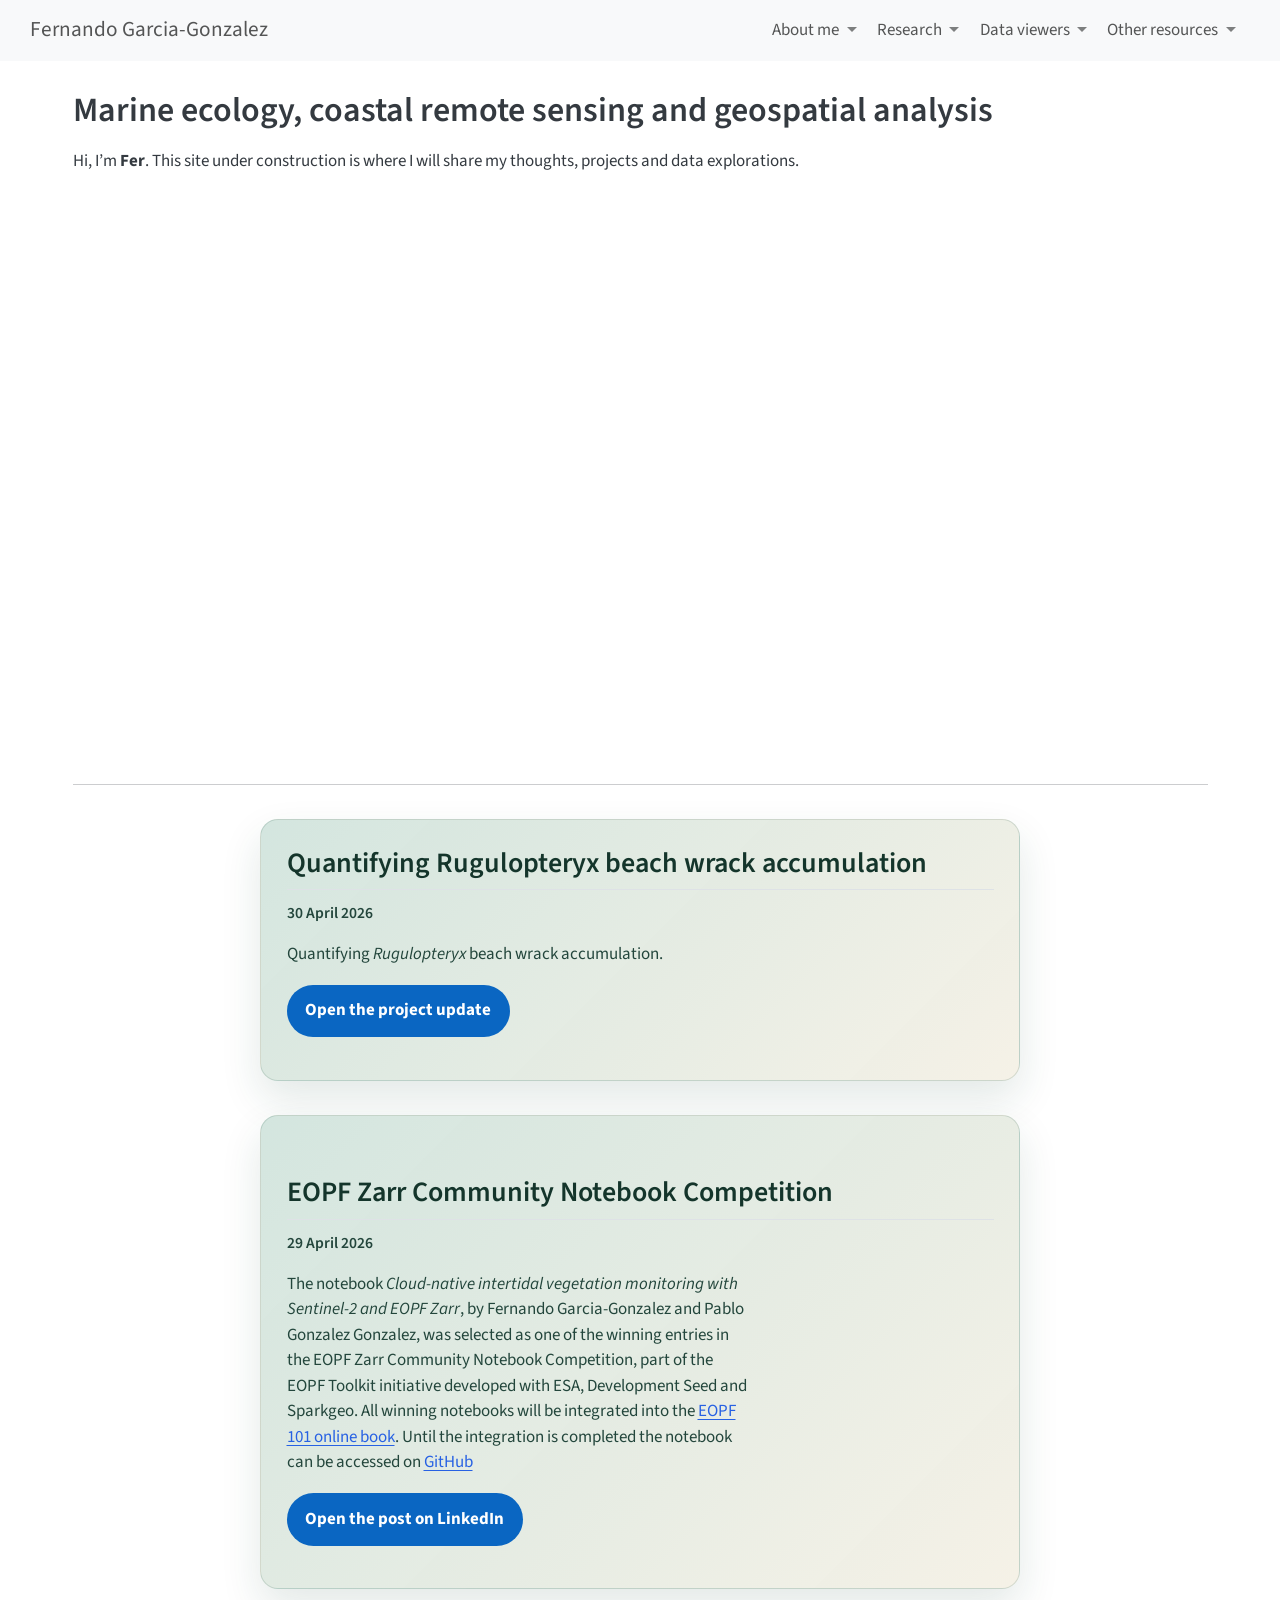
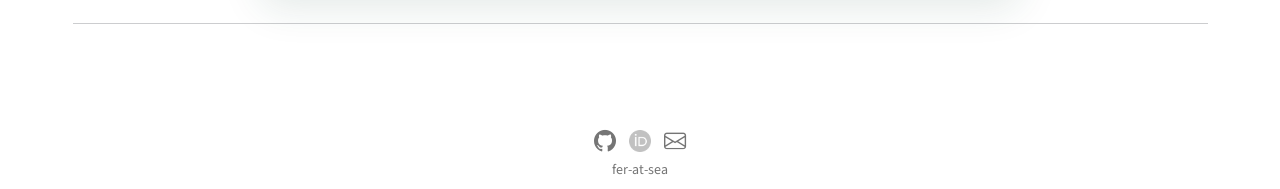
==== docs/index.html @ 1072566b "Update project highlights and styles for new update cards" ====
<!DOCTYPE html>
<html xmlns="http://www.w3.org/1999/xhtml" lang="en" xml:lang="en"><head>

<meta charset="utf-8">
<meta name="generator" content="quarto-1.8.26">

<meta name="viewport" content="width=device-width, initial-scale=1.0, user-scalable=yes">


<title>Marine ecology, coastal remote sensing and geospatial analysis – Fernando Garcia-Gonzalez</title>
<style>
code{white-space: pre-wrap;}
span.smallcaps{font-variant: small-caps;}
div.columns{display: flex; gap: min(4vw, 1.5em);}
div.column{flex: auto; overflow-x: auto;}
div.hanging-indent{margin-left: 1.5em; text-indent: -1.5em;}
ul.task-list{list-style: none;}
ul.task-list li input[type="checkbox"] {
  width: 0.8em;
  margin: 0 0.8em 0.2em -1em; /* quarto-specific, see https://github.com/quarto-dev/quarto-cli/issues/4556 */ 
  vertical-align: middle;
}
</style>


<script src="site_libs/quarto-nav/quarto-nav.js"></script>
<script src="site_libs/quarto-nav/headroom.min.js"></script>
<script src="site_libs/clipboard/clipboard.min.js"></script>
<script src="site_libs/quarto-search/autocomplete.umd.js"></script>
<script src="site_libs/quarto-search/fuse.min.js"></script>
<script src="site_libs/quarto-search/quarto-search.js"></script>
<meta name="quarto:offset" content="./">
<script src="site_libs/quarto-html/quarto.js" type="module"></script>
<script src="site_libs/quarto-html/tabsets/tabsets.js" type="module"></script>
<script src="site_libs/quarto-html/axe/axe-check.js" type="module"></script>
<script src="site_libs/quarto-html/popper.min.js"></script>
<script src="site_libs/quarto-html/tippy.umd.min.js"></script>
<script src="site_libs/quarto-html/anchor.min.js"></script>
<link href="site_libs/quarto-html/tippy.css" rel="stylesheet">
<link href="site_libs/quarto-html/quarto-syntax-highlighting-587c61ba64f3a5504c4d52d930310e48.css" rel="stylesheet" id="quarto-text-highlighting-styles">
<script src="site_libs/bootstrap/bootstrap.min.js"></script>
<link href="site_libs/bootstrap/bootstrap-icons.css" rel="stylesheet">
<link href="site_libs/bootstrap/bootstrap-5b4ad623e5705c0698d39aec6f10cf02.min.css" rel="stylesheet" append-hash="true" id="quarto-bootstrap" data-mode="light">
<script id="quarto-search-options" type="application/json">{
  "location": "navbar",
  "copy-button": false,
  "collapse-after": 3,
  "panel-placement": "end",
  "type": "overlay",
  "limit": 50,
  "keyboard-shortcut": [
    "f",
    "/",
    "s"
  ],
  "show-item-context": false,
  "language": {
    "search-no-results-text": "No results",
    "search-matching-documents-text": "matching documents",
    "search-copy-link-title": "Copy link to search",
    "search-hide-matches-text": "Hide additional matches",
    "search-more-match-text": "more match in this document",
    "search-more-matches-text": "more matches in this document",
    "search-clear-button-title": "Clear",
    "search-text-placeholder": "",
    "search-detached-cancel-button-title": "Cancel",
    "search-submit-button-title": "Submit",
    "search-label": "Search"
  }
}</script>


<link rel="stylesheet" href="styles.css">
</head>

<body class="nav-fixed quarto-light">

<div id="quarto-search-results"></div>
  <header id="quarto-header" class="headroom fixed-top">
    <nav class="navbar navbar-expand-lg " data-bs-theme="dark">
      <div class="navbar-container container-fluid">
      <div class="navbar-brand-container mx-auto">
    <a class="navbar-brand" href="./index.html">
    <span class="navbar-title">Fernando Garcia-Gonzalez</span>
    </a>
  </div>
            <div id="quarto-search" class="" title="Search"></div>
          <button class="navbar-toggler" type="button" data-bs-toggle="collapse" data-bs-target="#navbarCollapse" aria-controls="navbarCollapse" role="menu" aria-expanded="false" aria-label="Toggle navigation" onclick="if (window.quartoToggleHeadroom) { window.quartoToggleHeadroom(); }">
  <span class="navbar-toggler-icon"></span>
</button>
          <div class="collapse navbar-collapse" id="navbarCollapse">
            <ul class="navbar-nav navbar-nav-scroll ms-auto">
  <li class="nav-item dropdown ">
    <a class="nav-link dropdown-toggle" href="#" id="nav-menu-about-me" role="link" data-bs-toggle="dropdown" aria-expanded="false">
 <span class="menu-text">About me</span>
    </a>
    <ul class="dropdown-menu dropdown-menu-end" aria-labelledby="nav-menu-about-me">    
        <li>
    <a class="dropdown-item" href="./short_bio.html">
 <span class="dropdown-text">Short bio</span></a>
  </li>  
        <li>
    <a class="dropdown-item" href="./cv.html">
 <span class="dropdown-text">CV</span></a>
  </li>  
    </ul>
  </li>
  <li class="nav-item dropdown ">
    <a class="nav-link dropdown-toggle" href="#" id="nav-menu-research" role="link" data-bs-toggle="dropdown" aria-expanded="false">
 <span class="menu-text">Research</span>
    </a>
    <ul class="dropdown-menu dropdown-menu-end" aria-labelledby="nav-menu-research">    
        <li>
    <a class="dropdown-item" href="./contributions.html">
 <span class="dropdown-text">Contributions</span></a>
  </li>  
        <li>
    <a class="dropdown-item" href="https://fer-at-sea.github.io/phd_research_plan/">
 <span class="dropdown-text">PhD Plan</span></a>
  </li>  
    </ul>
  </li>
  <li class="nav-item dropdown ">
    <a class="nav-link dropdown-toggle" href="#" id="nav-menu-data-viewers" role="link" data-bs-toggle="dropdown" aria-expanded="false">
 <span class="menu-text">Data viewers</span>
    </a>
    <ul class="dropdown-menu dropdown-menu-end" aria-labelledby="nav-menu-data-viewers">    
        <li>
    <a class="dropdown-item" href="https://coastal-ai.github.io/GEAM_GEODATABASE/">
 <span class="dropdown-text">GEAM GEODABASE</span></a>
  </li>  
        <li>
    <a class="dropdown-item" href="https://coastal-ai.github.io/CoastalDroneMaps/">
 <span class="dropdown-text">CoastalDroneMaps</span></a>
  </li>  
        <li>
    <a class="dropdown-item" href="https://fer-at-sea.github.io/mataro_swipe_map/">
 <span class="dropdown-text">Mataro Swipe Map</span></a>
  </li>  
    </ul>
  </li>
  <li class="nav-item dropdown ">
    <a class="nav-link dropdown-toggle" href="#" id="nav-menu-other-resources" role="link" data-bs-toggle="dropdown" aria-expanded="false">
 <span class="menu-text">Other resources</span>
    </a>
    <ul class="dropdown-menu dropdown-menu-end" aria-labelledby="nav-menu-other-resources">    
        <li>
    <a class="dropdown-item" href="https://kodeanvet.wordpress.com/">
 <span class="dropdown-text">kodeanvet</span></a>
  </li>  
        <li>
    <a class="dropdown-item" href="https://www.comarcajoven.com/lava-de-fernando-garcia-gonzalez-relato-ganador-del-i-premio-de-relatos-ayuntamiento-de-villaviciosa/">
 <span class="dropdown-text">lava</span></a>
  </li>  
    </ul>
  </li>
</ul>
          </div> <!-- /navcollapse -->
            <div class="quarto-navbar-tools">
</div>
      </div> <!-- /container-fluid -->
    </nav>
</header>
<!-- content -->
<div id="quarto-content" class="quarto-container page-columns page-rows-contents page-layout-full page-navbar">
<!-- sidebar -->
<!-- margin-sidebar -->
    
<!-- main -->
<main class="content column-page" id="quarto-document-content">

<header id="title-block-header" class="quarto-title-block default">
<div class="quarto-title">
<h1 class="title">Marine ecology, coastal remote sensing and geospatial analysis</h1>
</div>



<div class="quarto-title-meta column-page">

    
  
    
  </div>
  


</header>


<p>Hi, I’m <strong>Fer</strong>. This site under construction is where I will share my thoughts, projects and data explorations.</p>
<video autoplay="" muted="" loop="" playsinline="" style="width:100%;border-radius:6px;">
<source src="./assets/merged_hero.mp4" type="video/mp4">
</video>
<hr>
<section id="quantifying-rugulopteryx-beach-wrack-accumulation" class="level2 update-card">
<h2 class="anchored" data-anchor-id="quantifying-rugulopteryx-beach-wrack-accumulation">Quantifying Rugulopteryx beach wrack accumulation</h2>
<div class="update-card__meta">
<p>30 April 2026</p>
</div>
<p>Quantifying <em>Rugulopteryx</em> beach wrack accumulation.</p>
<p><a href="https://fer-at-sea.github.io/rugu_arbeyal/" class="update-card__link" target="_blank" rel="noopener">Open the project update</a></p>
</section>
<section id="eopf-zarr-community-notebook-competition" class="level2 update-card">
<h2 class="anchored" data-anchor-id="eopf-zarr-community-notebook-competition">EOPF Zarr Community Notebook Competition</h2>
<div class="update-card__meta">
<p>29 April 2026</p>
</div>
<p>The notebook <em>Cloud-native intertidal vegetation monitoring with Sentinel-2 and EOPF Zarr</em>, by Fernando Garcia-Gonzalez and Pablo Gonzalez Gonzalez, was selected as one of the winning entries in the EOPF Zarr Community Notebook Competition, part of the EOPF Toolkit initiative developed with ESA, Development Seed and Sparkgeo. All winning notebooks will be integrated into the <a href="https://eopf-toolkit.github.io/eopf-101/">EOPF 101 online book</a>. Until the integration is completed the notebook can be accessed on <a href="https://github.com/fer-at-sea/community-notebook-competition/blob/fer-at-sea-submission/submissions/cloud_native_intertidal_vegetation_monitoring_with_sentinel2_and_EOPF_Zarr/submission.ipynb">GitHub</a></p>
<p><a href="https://www.linkedin.com/feed/update/urn:li:share:7455232416664707072/" class="update-card__link" target="_blank" rel="noopener">Open the post on LinkedIn</a></p>
</section>
<hr>



</main> <!-- /main -->
<script>
(function () {
  const nameRegex = /(Fernando\s+Garc(?:i|\u00ED)a-?Gonz(?:a|\u00E1)lez|Garc(?:i|\u00ED)a-?Gonz(?:a|\u00E1)lez,\s*Fernando|F\.\s*Garc(?:i|\u00ED)a-?Gonz(?:a|\u00E1)lez|Garc(?:i|\u00ED)a-?Gonz(?:a|\u00E1)lez,\s*F\.)/g;

  function boldNameInCitations() {
    const targets = document.querySelectorAll(".csl-entry, .citation");
    targets.forEach((el) => {
      const html = el.innerHTML;
      const updated = html.replace(nameRegex, "<strong>$1</strong>");
      if (updated !== html) {
        el.innerHTML = updated;
      }
    });
  }

  if (document.readyState === "loading") {
    document.addEventListener("DOMContentLoaded", boldNameInCitations);
  } else {
    boldNameInCitations();
  }
})();
</script>
<script id="quarto-html-after-body" type="application/javascript">
  window.document.addEventListener("DOMContentLoaded", function (event) {
    const icon = "";
    const anchorJS = new window.AnchorJS();
    anchorJS.options = {
      placement: 'right',
      icon: icon
    };
    anchorJS.add('.anchored');
    const isCodeAnnotation = (el) => {
      for (const clz of el.classList) {
        if (clz.startsWith('code-annotation-')) {                     
          return true;
        }
      }
      return false;
    }
    const onCopySuccess = function(e) {
      // button target
      const button = e.trigger;
      // don't keep focus
      button.blur();
      // flash "checked"
      button.classList.add('code-copy-button-checked');
      var currentTitle = button.getAttribute("title");
      button.setAttribute("title", "Copied!");
      let tooltip;
      if (window.bootstrap) {
        button.setAttribute("data-bs-toggle", "tooltip");
        button.setAttribute("data-bs-placement", "left");
        button.setAttribute("data-bs-title", "Copied!");
        tooltip = new bootstrap.Tooltip(button, 
          { trigger: "manual", 
            customClass: "code-copy-button-tooltip",
            offset: [0, -8]});
        tooltip.show();    
      }
      setTimeout(function() {
        if (tooltip) {
          tooltip.hide();
          button.removeAttribute("data-bs-title");
          button.removeAttribute("data-bs-toggle");
          button.removeAttribute("data-bs-placement");
        }
        button.setAttribute("title", currentTitle);
        button.classList.remove('code-copy-button-checked');
      }, 1000);
      // clear code selection
      e.clearSelection();
    }
    const getTextToCopy = function(trigger) {
      const outerScaffold = trigger.parentElement.cloneNode(true);
      const codeEl = outerScaffold.querySelector('code');
      for (const childEl of codeEl.children) {
        if (isCodeAnnotation(childEl)) {
          childEl.remove();
        }
      }
      return codeEl.innerText;
    }
    const clipboard = new window.ClipboardJS('.code-copy-button:not([data-in-quarto-modal])', {
      text: getTextToCopy
    });
    clipboard.on('success', onCopySuccess);
    if (window.document.getElementById('quarto-embedded-source-code-modal')) {
      const clipboardModal = new window.ClipboardJS('.code-copy-button[data-in-quarto-modal]', {
        text: getTextToCopy,
        container: window.document.getElementById('quarto-embedded-source-code-modal')
      });
      clipboardModal.on('success', onCopySuccess);
    }
      var localhostRegex = new RegExp(/^(?:http|https):\/\/localhost\:?[0-9]*\//);
      var mailtoRegex = new RegExp(/^mailto:/);
        var filterRegex = new RegExp('/' + window.location.host + '/');
      var isInternal = (href) => {
          return filterRegex.test(href) || localhostRegex.test(href) || mailtoRegex.test(href);
      }
      // Inspect non-navigation links and adorn them if external
     var links = window.document.querySelectorAll('a[href]:not(.nav-link):not(.navbar-brand):not(.toc-action):not(.sidebar-link):not(.sidebar-item-toggle):not(.pagination-link):not(.no-external):not([aria-hidden]):not(.dropdown-item):not(.quarto-navigation-tool):not(.about-link)');
      for (var i=0; i<links.length; i++) {
        const link = links[i];
        if (!isInternal(link.href)) {
          // undo the damage that might have been done by quarto-nav.js in the case of
          // links that we want to consider external
          if (link.dataset.originalHref !== undefined) {
            link.href = link.dataset.originalHref;
          }
        }
      }
    function tippyHover(el, contentFn, onTriggerFn, onUntriggerFn) {
      const config = {
        allowHTML: true,
        maxWidth: 500,
        delay: 100,
        arrow: false,
        appendTo: function(el) {
            return el.parentElement;
        },
        interactive: true,
        interactiveBorder: 10,
        theme: 'quarto',
        placement: 'bottom-start',
      };
      if (contentFn) {
        config.content = contentFn;
      }
      if (onTriggerFn) {
        config.onTrigger = onTriggerFn;
      }
      if (onUntriggerFn) {
        config.onUntrigger = onUntriggerFn;
      }
      window.tippy(el, config); 
    }
    const noterefs = window.document.querySelectorAll('a[role="doc-noteref"]');
    for (var i=0; i<noterefs.length; i++) {
      const ref = noterefs[i];
      tippyHover(ref, function() {
        // use id or data attribute instead here
        let href = ref.getAttribute('data-footnote-href') || ref.getAttribute('href');
        try { href = new URL(href).hash; } catch {}
        const id = href.replace(/^#\/?/, "");
        const note = window.document.getElementById(id);
        if (note) {
          return note.innerHTML;
        } else {
          return "";
        }
      });
    }
    const xrefs = window.document.querySelectorAll('a.quarto-xref');
    const processXRef = (id, note) => {
      // Strip column container classes
      const stripColumnClz = (el) => {
        el.classList.remove("page-full", "page-columns");
        if (el.children) {
          for (const child of el.children) {
            stripColumnClz(child);
          }
        }
      }
      stripColumnClz(note)
      if (id === null || id.startsWith('sec-')) {
        // Special case sections, only their first couple elements
        const container = document.createElement("div");
        if (note.children && note.children.length > 2) {
          container.appendChild(note.children[0].cloneNode(true));
          for (let i = 1; i < note.children.length; i++) {
            const child = note.children[i];
            if (child.tagName === "P" && child.innerText === "") {
              continue;
            } else {
              container.appendChild(child.cloneNode(true));
              break;
            }
          }
          if (window.Quarto?.typesetMath) {
            window.Quarto.typesetMath(container);
          }
          return container.innerHTML
        } else {
          if (window.Quarto?.typesetMath) {
            window.Quarto.typesetMath(note);
          }
          return note.innerHTML;
        }
      } else {
        // Remove any anchor links if they are present
        const anchorLink = note.querySelector('a.anchorjs-link');
        if (anchorLink) {
          anchorLink.remove();
        }
        if (window.Quarto?.typesetMath) {
          window.Quarto.typesetMath(note);
        }
        if (note.classList.contains("callout")) {
          return note.outerHTML;
        } else {
          return note.innerHTML;
        }
      }
    }
    for (var i=0; i<xrefs.length; i++) {
      const xref = xrefs[i];
      tippyHover(xref, undefined, function(instance) {
        instance.disable();
        let url = xref.getAttribute('href');
        let hash = undefined; 
        if (url.startsWith('#')) {
          hash = url;
        } else {
          try { hash = new URL(url).hash; } catch {}
        }
        if (hash) {
          const id = hash.replace(/^#\/?/, "");
          const note = window.document.getElementById(id);
          if (note !== null) {
            try {
              const html = processXRef(id, note.cloneNode(true));
              instance.setContent(html);
            } finally {
              instance.enable();
              instance.show();
            }
          } else {
            // See if we can fetch this
            fetch(url.split('#')[0])
            .then(res => res.text())
            .then(html => {
              const parser = new DOMParser();
              const htmlDoc = parser.parseFromString(html, "text/html");
              const note = htmlDoc.getElementById(id);
              if (note !== null) {
                const html = processXRef(id, note);
                instance.setContent(html);
              } 
            }).finally(() => {
              instance.enable();
              instance.show();
            });
          }
        } else {
          // See if we can fetch a full url (with no hash to target)
          // This is a special case and we should probably do some content thinning / targeting
          fetch(url)
          .then(res => res.text())
          .then(html => {
            const parser = new DOMParser();
            const htmlDoc = parser.parseFromString(html, "text/html");
            const note = htmlDoc.querySelector('main.content');
            if (note !== null) {
              // This should only happen for chapter cross references
              // (since there is no id in the URL)
              // remove the first header
              if (note.children.length > 0 && note.children[0].tagName === "HEADER") {
                note.children[0].remove();
              }
              const html = processXRef(null, note);
              instance.setContent(html);
            } 
          }).finally(() => {
            instance.enable();
            instance.show();
          });
        }
      }, function(instance) {
      });
    }
        let selectedAnnoteEl;
        const selectorForAnnotation = ( cell, annotation) => {
          let cellAttr = 'data-code-cell="' + cell + '"';
          let lineAttr = 'data-code-annotation="' +  annotation + '"';
          const selector = 'span[' + cellAttr + '][' + lineAttr + ']';
          return selector;
        }
        const selectCodeLines = (annoteEl) => {
          const doc = window.document;
          const targetCell = annoteEl.getAttribute("data-target-cell");
          const targetAnnotation = annoteEl.getAttribute("data-target-annotation");
          const annoteSpan = window.document.querySelector(selectorForAnnotation(targetCell, targetAnnotation));
          const lines = annoteSpan.getAttribute("data-code-lines").split(",");
          const lineIds = lines.map((line) => {
            return targetCell + "-" + line;
          })
          let top = null;
          let height = null;
          let parent = null;
          if (lineIds.length > 0) {
              //compute the position of the single el (top and bottom and make a div)
              const el = window.document.getElementById(lineIds[0]);
              top = el.offsetTop;
              height = el.offsetHeight;
              parent = el.parentElement.parentElement;
            if (lineIds.length > 1) {
              const lastEl = window.document.getElementById(lineIds[lineIds.length - 1]);
              const bottom = lastEl.offsetTop + lastEl.offsetHeight;
              height = bottom - top;
            }
            if (top !== null && height !== null && parent !== null) {
              // cook up a div (if necessary) and position it 
              let div = window.document.getElementById("code-annotation-line-highlight");
              if (div === null) {
                div = window.document.createElement("div");
                div.setAttribute("id", "code-annotation-line-highlight");
                div.style.position = 'absolute';
                parent.appendChild(div);
              }
              div.style.top = top - 2 + "px";
              div.style.height = height + 4 + "px";
              div.style.left = 0;
              let gutterDiv = window.document.getElementById("code-annotation-line-highlight-gutter");
              if (gutterDiv === null) {
                gutterDiv = window.document.createElement("div");
                gutterDiv.setAttribute("id", "code-annotation-line-highlight-gutter");
                gutterDiv.style.position = 'absolute';
                const codeCell = window.document.getElementById(targetCell);
                const gutter = codeCell.querySelector('.code-annotation-gutter');
                gutter.appendChild(gutterDiv);
              }
              gutterDiv.style.top = top - 2 + "px";
              gutterDiv.style.height = height + 4 + "px";
            }
            selectedAnnoteEl = annoteEl;
          }
        };
        const unselectCodeLines = () => {
          const elementsIds = ["code-annotation-line-highlight", "code-annotation-line-highlight-gutter"];
          elementsIds.forEach((elId) => {
            const div = window.document.getElementById(elId);
            if (div) {
              div.remove();
            }
          });
          selectedAnnoteEl = undefined;
        };
          // Handle positioning of the toggle
      window.addEventListener(
        "resize",
        throttle(() => {
          elRect = undefined;
          if (selectedAnnoteEl) {
            selectCodeLines(selectedAnnoteEl);
          }
        }, 10)
      );
      function throttle(fn, ms) {
      let throttle = false;
      let timer;
        return (...args) => {
          if(!throttle) { // first call gets through
              fn.apply(this, args);
              throttle = true;
          } else { // all the others get throttled
              if(timer) clearTimeout(timer); // cancel #2
              timer = setTimeout(() => {
                fn.apply(this, args);
                timer = throttle = false;
              }, ms);
          }
        };
      }
        // Attach click handler to the DT
        const annoteDls = window.document.querySelectorAll('dt[data-target-cell]');
        for (const annoteDlNode of annoteDls) {
          annoteDlNode.addEventListener('click', (event) => {
            const clickedEl = event.target;
            if (clickedEl !== selectedAnnoteEl) {
              unselectCodeLines();
              const activeEl = window.document.querySelector('dt[data-target-cell].code-annotation-active');
              if (activeEl) {
                activeEl.classList.remove('code-annotation-active');
              }
              selectCodeLines(clickedEl);
              clickedEl.classList.add('code-annotation-active');
            } else {
              // Unselect the line
              unselectCodeLines();
              clickedEl.classList.remove('code-annotation-active');
            }
          });
        }
    const findCites = (el) => {
      const parentEl = el.parentElement;
      if (parentEl) {
        const cites = parentEl.dataset.cites;
        if (cites) {
          return {
            el,
            cites: cites.split(' ')
          };
        } else {
          return findCites(el.parentElement)
        }
      } else {
        return undefined;
      }
    };
    var bibliorefs = window.document.querySelectorAll('a[role="doc-biblioref"]');
    for (var i=0; i<bibliorefs.length; i++) {
      const ref = bibliorefs[i];
      const citeInfo = findCites(ref);
      if (citeInfo) {
        tippyHover(citeInfo.el, function() {
          var popup = window.document.createElement('div');
          citeInfo.cites.forEach(function(cite) {
            var citeDiv = window.document.createElement('div');
            citeDiv.classList.add('hanging-indent');
            citeDiv.classList.add('csl-entry');
            var biblioDiv = window.document.getElementById('ref-' + cite);
            if (biblioDiv) {
              citeDiv.innerHTML = biblioDiv.innerHTML;
            }
            popup.appendChild(citeDiv);
          });
          return popup.innerHTML;
        });
      }
    }
  });
  </script>
</div> <!-- /content -->
<footer class="footer">
  <div class="nav-footer">
    <div class="nav-footer-left">
      &nbsp;
    </div>   
    <div class="nav-footer-center">
<p><a href="https://github.com/fer-at-sea" target="_blank" rel="noopener" title="GitHub"><i class="bi bi-github" style="font-size:1.3rem;"></i></a>   <a href="https://orcid.org/0000-0003-4042-6789" target="_blank" rel="noopener" title="ORCID"><img src="./assets/ORCID.png" alt="ORCID" style="height:1.3rem;vertical-align:-0.15em;"></a>   <a href="mailto:f.garcia@ieo.csic.es" title="Email"><i class="bi bi-envelope" style="font-size:1.3rem;"></i></a> <br>fer-at-sea</p>
</div>
    <div class="nav-footer-right">
      &nbsp;
    </div>
  </div>
</footer>




</body></html>
---- docs/site_libs/quarto-html/tippy.css ----
.tippy-box[data-animation=fade][data-state=hidden]{opacity:0}[data-tippy-root]{max-width:calc(100vw - 10px)}.tippy-box{position:relative;background-color:#333;color:#fff;border-radius:4px;font-size:14px;line-height:1.4;white-space:normal;outline:0;transition-property:transform,visibility,opacity}.tippy-box[data-placement^=top]>.tippy-arrow{bottom:0}.tippy-box[data-placement^=top]>.tippy-arrow:before{bottom:-7px;left:0;border-width:8px 8px 0;border-top-color:initial;transform-origin:center top}.tippy-box[data-placement^=bottom]>.tippy-arrow{top:0}.tippy-box[data-placement^=bottom]>.tippy-arrow:before{top:-7px;left:0;border-width:0 8px 8px;border-bottom-color:initial;transform-origin:center bottom}.tippy-box[data-placement^=left]>.tippy-arrow{right:0}.tippy-box[data-placement^=left]>.tippy-arrow:before{border-width:8px 0 8px 8px;border-left-color:initial;right:-7px;transform-origin:center left}.tippy-box[data-placement^=right]>.tippy-arrow{left:0}.tippy-box[data-placement^=right]>.tippy-arrow:before{left:-7px;border-width:8px 8px 8px 0;border-right-color:initial;transform-origin:center right}.tippy-box[data-inertia][data-state=visible]{transition-timing-function:cubic-bezier(.54,1.5,.38,1.11)}.tippy-arrow{width:16px;height:16px;color:#333}.tippy-arrow:before{content:"";position:absolute;border-color:transparent;border-style:solid}.tippy-content{position:relative;padding:5px 9px;z-index:1}
---- docs/site_libs/quarto-html/quarto-syntax-highlighting-587c61ba64f3a5504c4d52d930310e48.css ----
/* quarto syntax highlight colors */
:root {
  --quarto-hl-ot-color: #003B4F;
  --quarto-hl-at-color: #657422;
  --quarto-hl-ss-color: #20794D;
  --quarto-hl-an-color: #5E5E5E;
  --quarto-hl-fu-color: #4758AB;
  --quarto-hl-st-color: #20794D;
  --quarto-hl-cf-color: #003B4F;
  --quarto-hl-op-color: #5E5E5E;
  --quarto-hl-er-color: #AD0000;
  --quarto-hl-bn-color: #AD0000;
  --quarto-hl-al-color: #AD0000;
  --quarto-hl-va-color: #111111;
  --quarto-hl-bu-color: inherit;
  --quarto-hl-ex-color: inherit;
  --quarto-hl-pp-color: #AD0000;
  --quarto-hl-in-color: #5E5E5E;
  --quarto-hl-vs-color: #20794D;
  --quarto-hl-wa-color: #5E5E5E;
  --quarto-hl-do-color: #5E5E5E;
  --quarto-hl-im-color: #00769E;
  --quarto-hl-ch-color: #20794D;
  --quarto-hl-dt-color: #AD0000;
  --quarto-hl-fl-color: #AD0000;
  --quarto-hl-co-color: #5E5E5E;
  --quarto-hl-cv-color: #5E5E5E;
  --quarto-hl-cn-color: #8f5902;
  --quarto-hl-sc-color: #5E5E5E;
  --quarto-hl-dv-color: #AD0000;
  --quarto-hl-kw-color: #003B4F;
}

/* other quarto variables */
:root {
  --quarto-font-monospace: SFMono-Regular, Menlo, Monaco, Consolas, "Liberation Mono", "Courier New", monospace;
}

/* syntax highlight based on Pandoc's rules */
pre > code.sourceCode > span {
  color: #003B4F;
}

code.sourceCode > span {
  color: #003B4F;
}

div.sourceCode,
div.sourceCode pre.sourceCode {
  color: #003B4F;
}

/* Normal */
code span {
  color: #003B4F;
}

/* Alert */
code span.al {
  color: #AD0000;
  font-style: inherit;
}

/* Annotation */
code span.an {
  color: #5E5E5E;
  font-style: inherit;
}

/* Attribute */
code span.at {
  color: #657422;
  font-style: inherit;
}

/* BaseN */
code span.bn {
  color: #AD0000;
  font-style: inherit;
}

/* BuiltIn */
code span.bu {
  font-style: inherit;
}

/* ControlFlow */
code span.cf {
  color: #003B4F;
  font-weight: bold;
  font-style: inherit;
}

/* Char */
code span.ch {
  color: #20794D;
  font-style: inherit;
}

/* Constant */
code span.cn {
  color: #8f5902;
  font-style: inherit;
}

/* Comment */
code span.co {
  color: #5E5E5E;
  font-style: inherit;
}

/* CommentVar */
code span.cv {
  color: #5E5E5E;
  font-style: italic;
}

/* Documentation */
code span.do {
  color: #5E5E5E;
  font-style: italic;
}

/* DataType */
code span.dt {
  color: #AD0000;
  font-style: inherit;
}

/* DecVal */
code span.dv {
  color: #AD0000;
  font-style: inherit;
}

/* Error */
code span.er {
  color: #AD0000;
  font-style: inherit;
}

/* Extension */
code span.ex {
  font-style: inherit;
}

/* Float */
code span.fl {
  color: #AD0000;
  font-style: inherit;
}

/* Function */
code span.fu {
  color: #4758AB;
  font-style: inherit;
}

/* Import */
code span.im {
  color: #00769E;
  font-style: inherit;
}

/* Information */
code span.in {
  color: #5E5E5E;
  font-style: inherit;
}

/* Keyword */
code span.kw {
  color: #003B4F;
  font-weight: bold;
  font-style: inherit;
}

/* Operator */
code span.op {
  color: #5E5E5E;
  font-style: inherit;
}

/* Other */
code span.ot {
  color: #003B4F;
  font-style: inherit;
}

/* Preprocessor */
code span.pp {
  color: #AD0000;
  font-style: inherit;
}

/* SpecialChar */
code span.sc {
  color: #5E5E5E;
  font-style: inherit;
}

/* SpecialString */
code span.ss {
  color: #20794D;
  font-style: inherit;
}

/* String */
code span.st {
  color: #20794D;
  font-style: inherit;
}

/* Variable */
code span.va {
  color: #111111;
  font-style: inherit;
}

/* VerbatimString */
code span.vs {
  color: #20794D;
  font-style: inherit;
}

/* Warning */
code span.wa {
  color: #5E5E5E;
  font-style: italic;
}

.prevent-inlining {
  content: "</";
}

/*# sourceMappingURL=2dce1cc6c82594539e1579de68416b47.css.map */
---- docs/styles.css ----
/* css styles */

.portrait {
  border-radius: 50%;
  object-fit: cover;
  width: min(500px, 85vw);
  height: min(500px, 85vw);
  max-width: 100%;
  display: block;
  margin: 1.5rem auto;
  box-shadow: 0 4px 16px rgba(0,0,0,0.15);
}

.update-card {
  margin: 2rem auto;
  padding: 1.5rem;
  max-width: 760px;
  border: 1px solid rgba(22, 74, 58, 0.15);
  border-radius: 18px;
  background:
    linear-gradient(135deg, rgba(209, 228, 221, 0.95), rgba(245, 241, 230, 0.96));
  box-shadow: 0 18px 40px rgba(22, 74, 58, 0.12);
}

.update-card__eyebrow {
  display: inline-block;
  margin-bottom: 0.8rem;
  padding: 0.35rem 0.7rem;
  border-radius: 999px;
  background: rgba(255, 255, 255, 0.72);
  color: #164a3a;
  font-size: 0.78rem;
  font-weight: 700;
  letter-spacing: 0.08em;
  text-transform: uppercase;
}

.update-card h2 {
  margin-bottom: 0.7rem;
  color: #14352b;
}

.update-card__meta {
  margin-bottom: 0.9rem;
  color: #48665b;
  font-size: 0.92rem;
  font-weight: 600;
}

.update-card p {
  max-width: 58ch;
  margin-bottom: 1rem;
  color: #23463c;
}

.update-card__link {
  display: inline-block;
  padding: 0.8rem 1.1rem;
  border-radius: 999px;
  background: #0a66c2;
  color: #fff;
  font-weight: 700;
  text-decoration: none;
}

.update-card__link:hover,
.update-card__link:focus {
  color: #fff;
  background: #084f98;
}

@media (max-width: 640px) {
  .update-card {
    padding: 1.15rem;
    border-radius: 14px;
  }
}
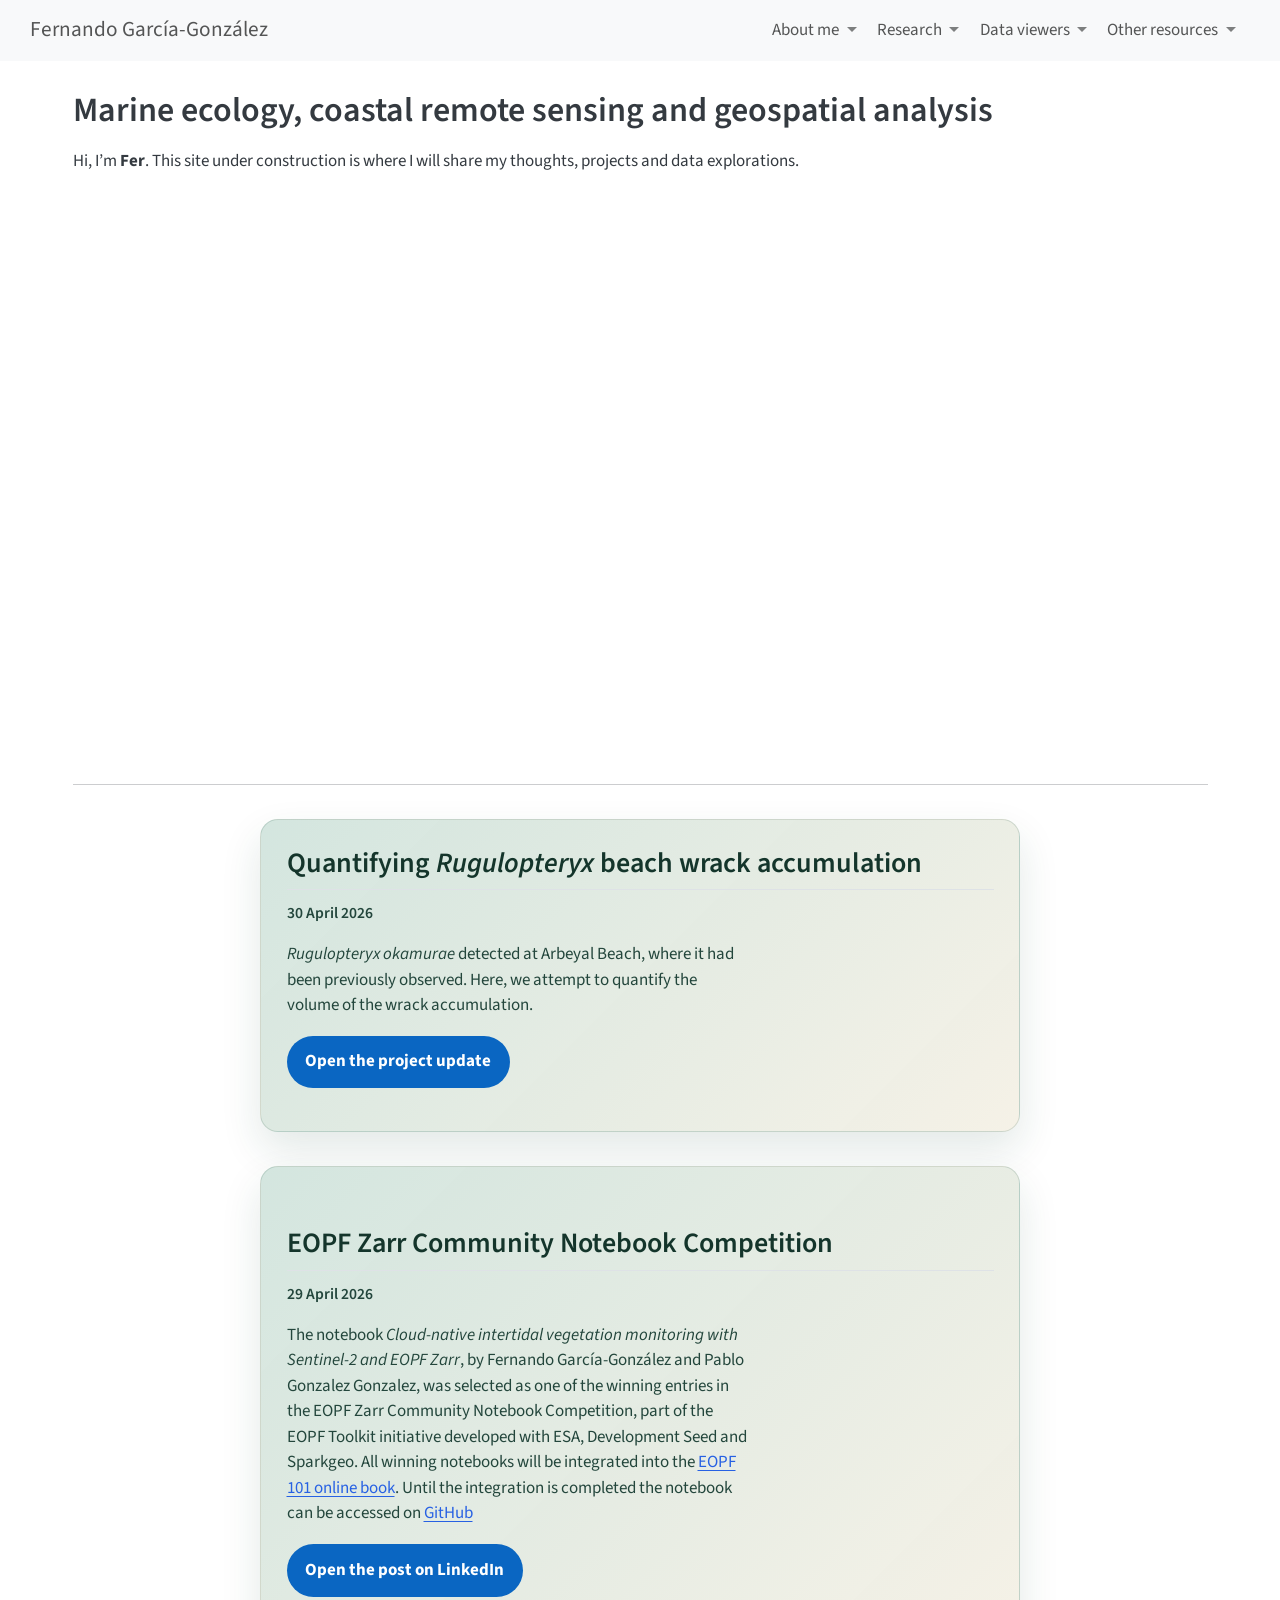
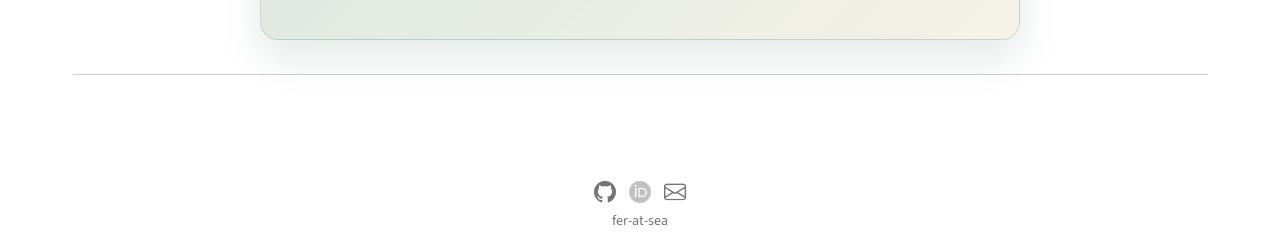
==== commit e21d117d: "Normalize García-González spelling and re-render site" ====
--- a/docs/index.html
+++ b/docs/index.html
@@ -7,7 +7,7 @@
 <meta name="viewport" content="width=device-width, initial-scale=1.0, user-scalable=yes">
 
 
-<title>Marine ecology, coastal remote sensing and geospatial analysis – Fernando Garcia-Gonzalez</title>
+<title>Marine ecology, coastal remote sensing and geospatial analysis – Fernando García-González</title>
 <style>
 code{white-space: pre-wrap;}
 span.smallcaps{font-variant: small-caps;}
@@ -81,7 +81,7 @@
       <div class="navbar-container container-fluid">
       <div class="navbar-brand-container mx-auto">
     <a class="navbar-brand" href="./index.html">
-    <span class="navbar-title">Fernando Garcia-Gonzalez</span>
+    <span class="navbar-title">Fernando García-González</span>
     </a>
   </div>
             <div id="quarto-search" class="" title="Search"></div>
@@ -194,11 +194,11 @@
 </video>
 <hr>
 <section id="quantifying-rugulopteryx-beach-wrack-accumulation" class="level2 update-card">
-<h2 class="anchored" data-anchor-id="quantifying-rugulopteryx-beach-wrack-accumulation">Quantifying Rugulopteryx beach wrack accumulation</h2>
+<h2 class="anchored" data-anchor-id="quantifying-rugulopteryx-beach-wrack-accumulation">Quantifying <em>Rugulopteryx</em> beach wrack accumulation</h2>
 <div class="update-card__meta">
 <p>30 April 2026</p>
 </div>
-<p>Quantifying <em>Rugulopteryx</em> beach wrack accumulation.</p>
+<p><em>Rugulopteryx okamurae</em> detected at Arbeyal Beach, where it had been previously observed. Here, we attempt to quantify the volume of the wrack accumulation.</p>
 <p><a href="https://fer-at-sea.github.io/rugu_arbeyal/" class="update-card__link" target="_blank" rel="noopener">Open the project update</a></p>
 </section>
 <section id="eopf-zarr-community-notebook-competition" class="level2 update-card">
@@ -206,7 +206,7 @@
 <div class="update-card__meta">
 <p>29 April 2026</p>
 </div>
-<p>The notebook <em>Cloud-native intertidal vegetation monitoring with Sentinel-2 and EOPF Zarr</em>, by Fernando Garcia-Gonzalez and Pablo Gonzalez Gonzalez, was selected as one of the winning entries in the EOPF Zarr Community Notebook Competition, part of the EOPF Toolkit initiative developed with ESA, Development Seed and Sparkgeo. All winning notebooks will be integrated into the <a href="https://eopf-toolkit.github.io/eopf-101/">EOPF 101 online book</a>. Until the integration is completed the notebook can be accessed on <a href="https://github.com/fer-at-sea/community-notebook-competition/blob/fer-at-sea-submission/submissions/cloud_native_intertidal_vegetation_monitoring_with_sentinel2_and_EOPF_Zarr/submission.ipynb">GitHub</a></p>
+<p>The notebook <em>Cloud-native intertidal vegetation monitoring with Sentinel-2 and EOPF Zarr</em>, by Fernando García-González and Pablo Gonzalez Gonzalez, was selected as one of the winning entries in the EOPF Zarr Community Notebook Competition, part of the EOPF Toolkit initiative developed with ESA, Development Seed and Sparkgeo. All winning notebooks will be integrated into the <a href="https://eopf-toolkit.github.io/eopf-101/">EOPF 101 online book</a>. Until the integration is completed the notebook can be accessed on <a href="https://github.com/fer-at-sea/community-notebook-competition/blob/fer-at-sea-submission/submissions/cloud_native_intertidal_vegetation_monitoring_with_sentinel2_and_EOPF_Zarr/submission.ipynb">GitHub</a></p>
 <p><a href="https://www.linkedin.com/feed/update/urn:li:share:7455232416664707072/" class="update-card__link" target="_blank" rel="noopener">Open the post on LinkedIn</a></p>
 </section>
 <hr>
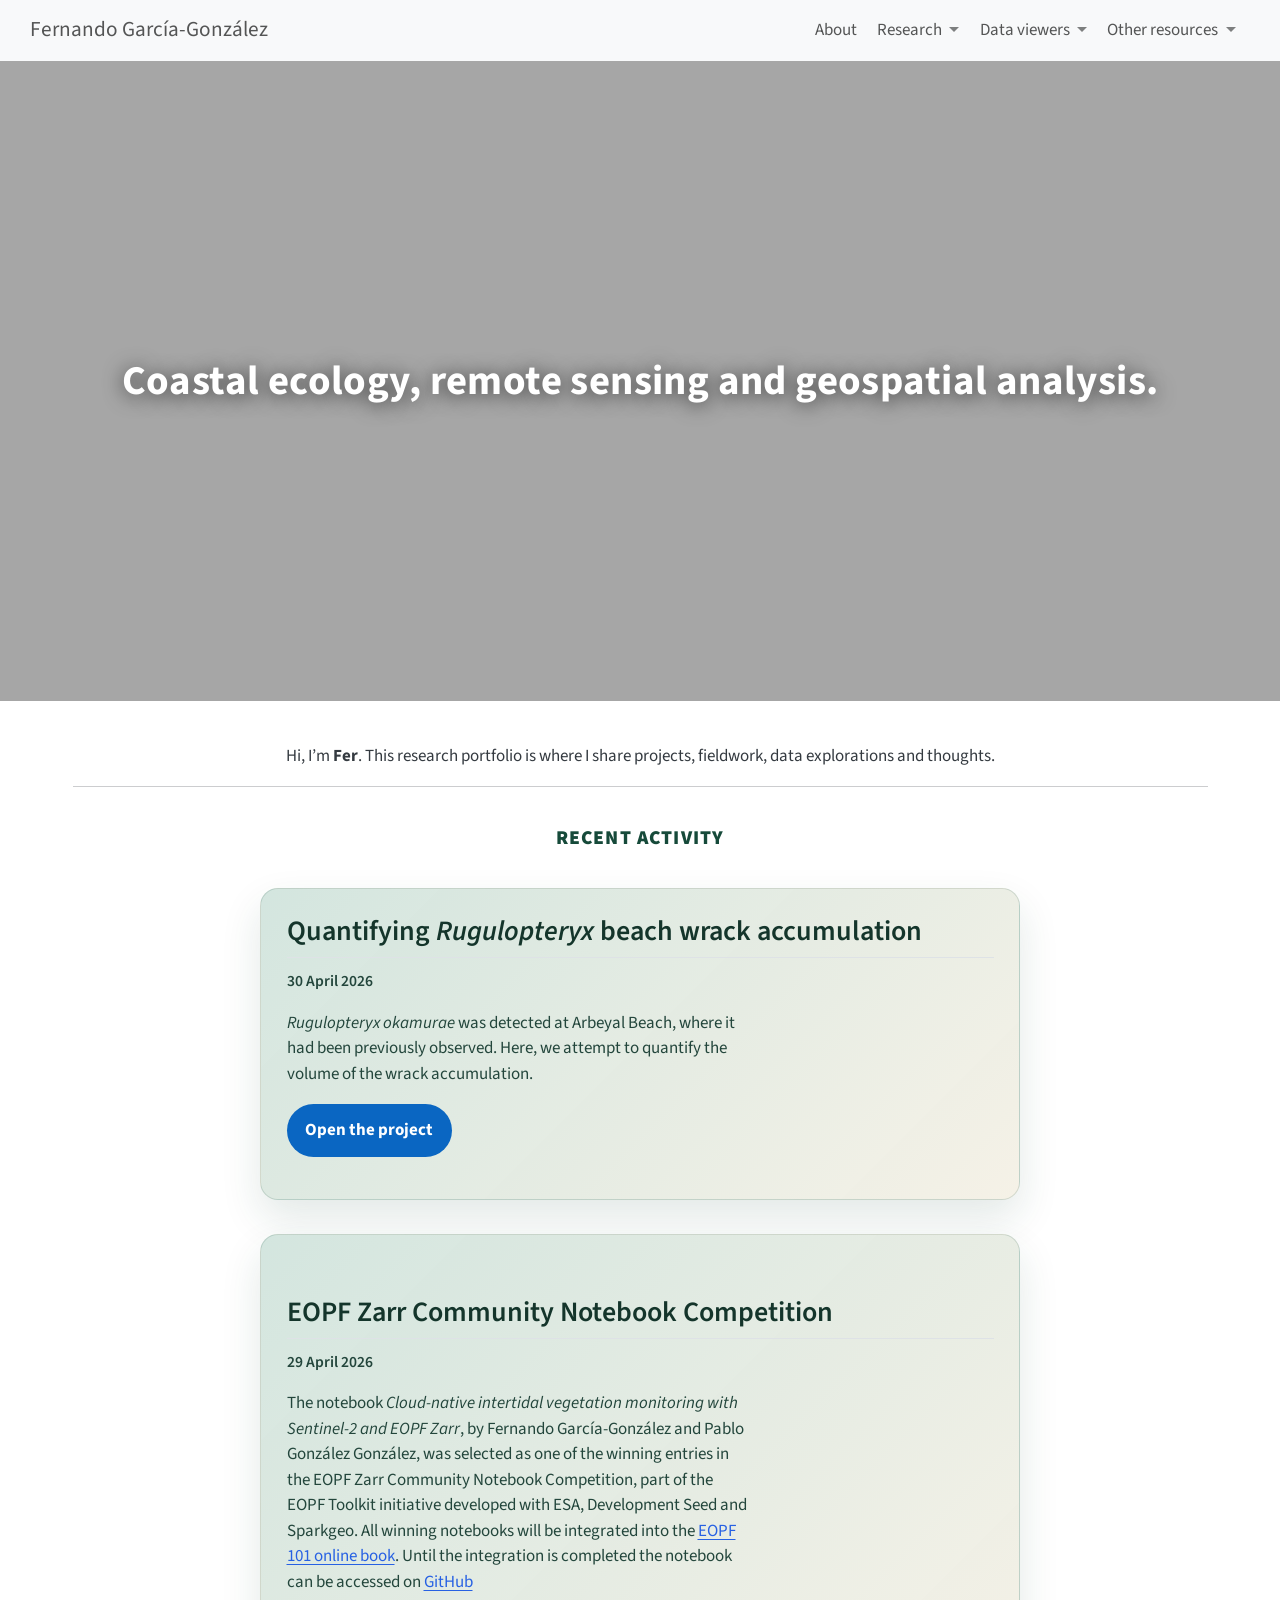
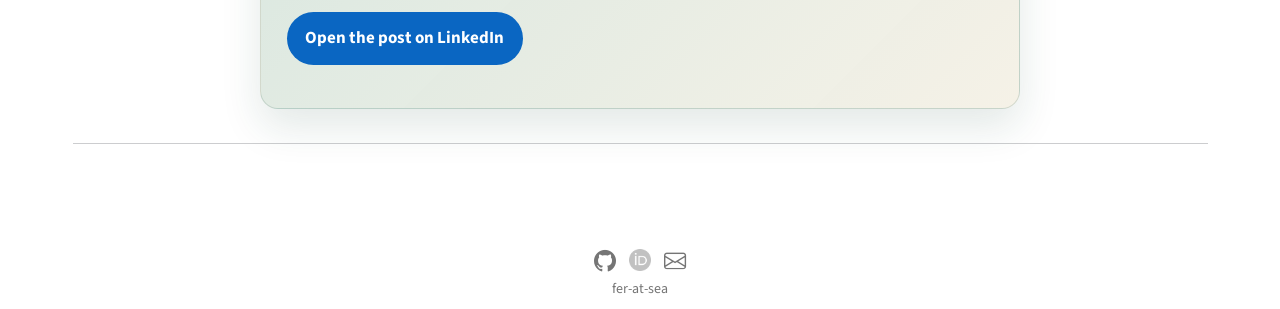
==== commit 47312827: "Refactor navigation and content structure; update CV and search data - Simplified navigation by remo" ====
--- a/docs/index.html
+++ b/docs/index.html
@@ -90,21 +90,10 @@
 </button>
           <div class="collapse navbar-collapse" id="navbarCollapse">
             <ul class="navbar-nav navbar-nav-scroll ms-auto">
-  <li class="nav-item dropdown ">
-    <a class="nav-link dropdown-toggle" href="#" id="nav-menu-about-me" role="link" data-bs-toggle="dropdown" aria-expanded="false">
- <span class="menu-text">About me</span>
-    </a>
-    <ul class="dropdown-menu dropdown-menu-end" aria-labelledby="nav-menu-about-me">    
-        <li>
-    <a class="dropdown-item" href="./short_bio.html">
- <span class="dropdown-text">Short bio</span></a>
-  </li>  
-        <li>
-    <a class="dropdown-item" href="./cv.html">
- <span class="dropdown-text">CV</span></a>
-  </li>  
-    </ul>
-  </li>
+  <li class="nav-item">
+    <a class="nav-link" href="./about.html"> 
+<span class="menu-text">About</span></a>
+  </li>  
   <li class="nav-item dropdown ">
     <a class="nav-link dropdown-toggle" href="#" id="nav-menu-research" role="link" data-bs-toggle="dropdown" aria-expanded="false">
  <span class="menu-text">Research</span>
@@ -167,46 +156,41 @@
 <!-- margin-sidebar -->
     
 <!-- main -->
-<main class="content column-page" id="quarto-document-content">
-
-<header id="title-block-header" class="quarto-title-block default">
-<div class="quarto-title">
-<h1 class="title">Marine ecology, coastal remote sensing and geospatial analysis</h1>
+<main class="content column-page" id="quarto-document-content"><header id="title-block-header" class="quarto-title-block"></header>
+
+
+
+
+<div class="hero">
+<video autoplay="" muted="" loop="" playsinline=""> <source src="./assets/merged_hero.mp4" type="video/mp4"> </video>
+<div class="hero-overlay">
+
 </div>
-
-
-
-<div class="quarto-title-meta column-page">
-
-    
-  
-    
-  </div>
-  
-
-
-</header>
-
-
-<p>Hi, I’m <strong>Fer</strong>. This site under construction is where I will share my thoughts, projects and data explorations.</p>
-<video autoplay="" muted="" loop="" playsinline="" style="width:100%;border-radius:6px;">
-<source src="./assets/merged_hero.mp4" type="video/mp4">
-</video>
+<p class="hero-title">
+Coastal ecology, remote sensing and geospatial analysis.
+</p>
+</div>
+<p class="intro-lead">
+Hi, I’m <strong>Fer</strong>. This research portfolio is where I share projects, fieldwork, data explorations and thoughts.
+</p>
 <hr>
+<p class="updates-section-title">
+Recent Activity
+</p>
 <section id="quantifying-rugulopteryx-beach-wrack-accumulation" class="level2 update-card">
 <h2 class="anchored" data-anchor-id="quantifying-rugulopteryx-beach-wrack-accumulation">Quantifying <em>Rugulopteryx</em> beach wrack accumulation</h2>
 <div class="update-card__meta">
 <p>30 April 2026</p>
 </div>
-<p><em>Rugulopteryx okamurae</em> detected at Arbeyal Beach, where it had been previously observed. Here, we attempt to quantify the volume of the wrack accumulation.</p>
-<p><a href="https://fer-at-sea.github.io/rugu_arbeyal/" class="update-card__link" target="_blank" rel="noopener">Open the project update</a></p>
+<p><em>Rugulopteryx okamurae</em> was detected at Arbeyal Beach, where it had been previously observed. Here, we attempt to quantify the volume of the wrack accumulation.</p>
+<p><a href="https://fer-at-sea.github.io/rugu_arbeyal/" class="update-card__link" target="_blank" rel="noopener">Open the project</a></p>
 </section>
 <section id="eopf-zarr-community-notebook-competition" class="level2 update-card">
 <h2 class="anchored" data-anchor-id="eopf-zarr-community-notebook-competition">EOPF Zarr Community Notebook Competition</h2>
 <div class="update-card__meta">
 <p>29 April 2026</p>
 </div>
-<p>The notebook <em>Cloud-native intertidal vegetation monitoring with Sentinel-2 and EOPF Zarr</em>, by Fernando García-González and Pablo Gonzalez Gonzalez, was selected as one of the winning entries in the EOPF Zarr Community Notebook Competition, part of the EOPF Toolkit initiative developed with ESA, Development Seed and Sparkgeo. All winning notebooks will be integrated into the <a href="https://eopf-toolkit.github.io/eopf-101/">EOPF 101 online book</a>. Until the integration is completed the notebook can be accessed on <a href="https://github.com/fer-at-sea/community-notebook-competition/blob/fer-at-sea-submission/submissions/cloud_native_intertidal_vegetation_monitoring_with_sentinel2_and_EOPF_Zarr/submission.ipynb">GitHub</a></p>
+<p>The notebook <em>Cloud-native intertidal vegetation monitoring with Sentinel-2 and EOPF Zarr</em>, by Fernando García-González and Pablo González González, was selected as one of the winning entries in the EOPF Zarr Community Notebook Competition, part of the EOPF Toolkit initiative developed with ESA, Development Seed and Sparkgeo. All winning notebooks will be integrated into the <a href="https://eopf-toolkit.github.io/eopf-101/">EOPF 101 online book</a>. Until the integration is completed the notebook can be accessed on <a href="https://github.com/fer-at-sea/community-notebook-competition/blob/fer-at-sea-submission/submissions/cloud_native_intertidal_vegetation_monitoring_with_sentinel2_and_EOPF_Zarr/submission.ipynb">GitHub</a></p>
 <p><a href="https://www.linkedin.com/feed/update/urn:li:share:7455232416664707072/" class="update-card__link" target="_blank" rel="noopener">Open the post on LinkedIn</a></p>
 </section>
 <hr>
--- a/docs/styles.css
+++ b/docs/styles.css
@@ -1,4 +1,65 @@
 /* css styles */
+
+/* ── About page 2-col layout ── */
+.about-layout {
+  display: flex;
+  gap: 3rem;
+  align-items: flex-start;
+  margin: 2rem 0;
+}
+
+.about-photo-wrap {
+  position: relative;
+  flex: 0 0 auto;
+  width: min(300px, 40vw);
+}
+
+.about-photo {
+  width: 100%;
+  border-radius: 50%;
+  object-fit: cover;
+  aspect-ratio: 1 / 1;
+  display: block;
+  box-shadow: 0 4px 20px rgba(0,0,0,0.15);
+}
+
+.cv-badge {
+  display: inline-block;
+  margin-top: 1.5rem;
+  padding: 0.5rem 1.2rem;
+  border-radius: 999px;
+  background: #164a3a;
+  color: #fff;
+  font-size: 0.88rem;
+  font-weight: 700;
+  text-decoration: none;
+  box-shadow: 0 2px 10px rgba(0,0,0,0.15);
+}
+
+.cv-badge:hover,
+.cv-badge:focus {
+  background: #0d3228;
+  color: #fff;
+}
+
+.about-text {
+  flex: 1 1 0;
+  padding-top: 0.25rem;
+  padding-bottom: 1.5rem;
+  font-size: 1.08rem;
+  line-height: 1.75;
+}
+
+@media (max-width: 640px) {
+  .about-layout {
+    flex-direction: column;
+  }
+  .about-photo-wrap {
+    width: 100%;
+    max-width: 320px;
+    margin: 0 auto 2rem;
+  }
+}
 
 .portrait {
   border-radius: 50%;
@@ -22,6 +83,24 @@
   box-shadow: 0 18px 40px rgba(22, 74, 58, 0.12);
 }
 
+.updates-section-title {
+  max-width: 760px;
+  margin: 2.2rem auto 0.9rem;
+  padding: 0 0.2rem;
+  color: #164a3a;
+  font-size: 1.15rem;
+  font-weight: 900;
+  letter-spacing: 0.06em;
+  text-transform: uppercase;
+  text-align: center;
+}
+
+.intro-lead {
+  max-width: 760px;
+  margin: 1.25rem auto 0;
+  text-align: center;
+}
+
 .update-card__eyebrow {
   display: inline-block;
   margin-bottom: 0.8rem;
@@ -76,5 +155,61 @@
   }
 }
 
-
-
+/* ── Hero section ── */
+
+/* Remove the gap Quarto adds above the first element */
+main.content {
+  padding-top: 0 !important;
+  margin-top: 0 !important;
+}
+
+.quarto-title-block {
+  margin: 0 !important;
+  padding: 0 !important;
+}
+
+.hero {
+  position: relative;
+  width: 100vw;
+  left: 50%;
+  right: 50%;
+  margin-left: -50vw;
+  margin-right: -50vw;
+  max-height: 85vh;
+  overflow: hidden;
+  margin-bottom: 2.5rem;
+}
+
+.hero video {
+  width: 100%;
+  max-height: 85vh;
+  object-fit: cover;
+  display: block;
+}
+
+.hero-overlay {
+  position: absolute;
+  inset: 0;
+  background: rgba(0, 0, 0, 0.35);
+}
+
+.hero-title {
+  position: absolute;
+  top: 50%;
+  left: 50%;
+  transform: translate(-50%, -50%);
+  margin: 0;
+  text-align: center;
+  color: #fff;
+  font-size: clamp(1.4rem, 3.5vw, 2.4rem);
+  font-weight: 700;
+  line-height: 1.25;
+  letter-spacing: 0.01em;
+  text-shadow: 0 2px 20px rgba(0, 0, 0, 0.7);
+  z-index: 1;
+  padding: 0 2rem;
+  white-space: nowrap;
+}
+
+
+
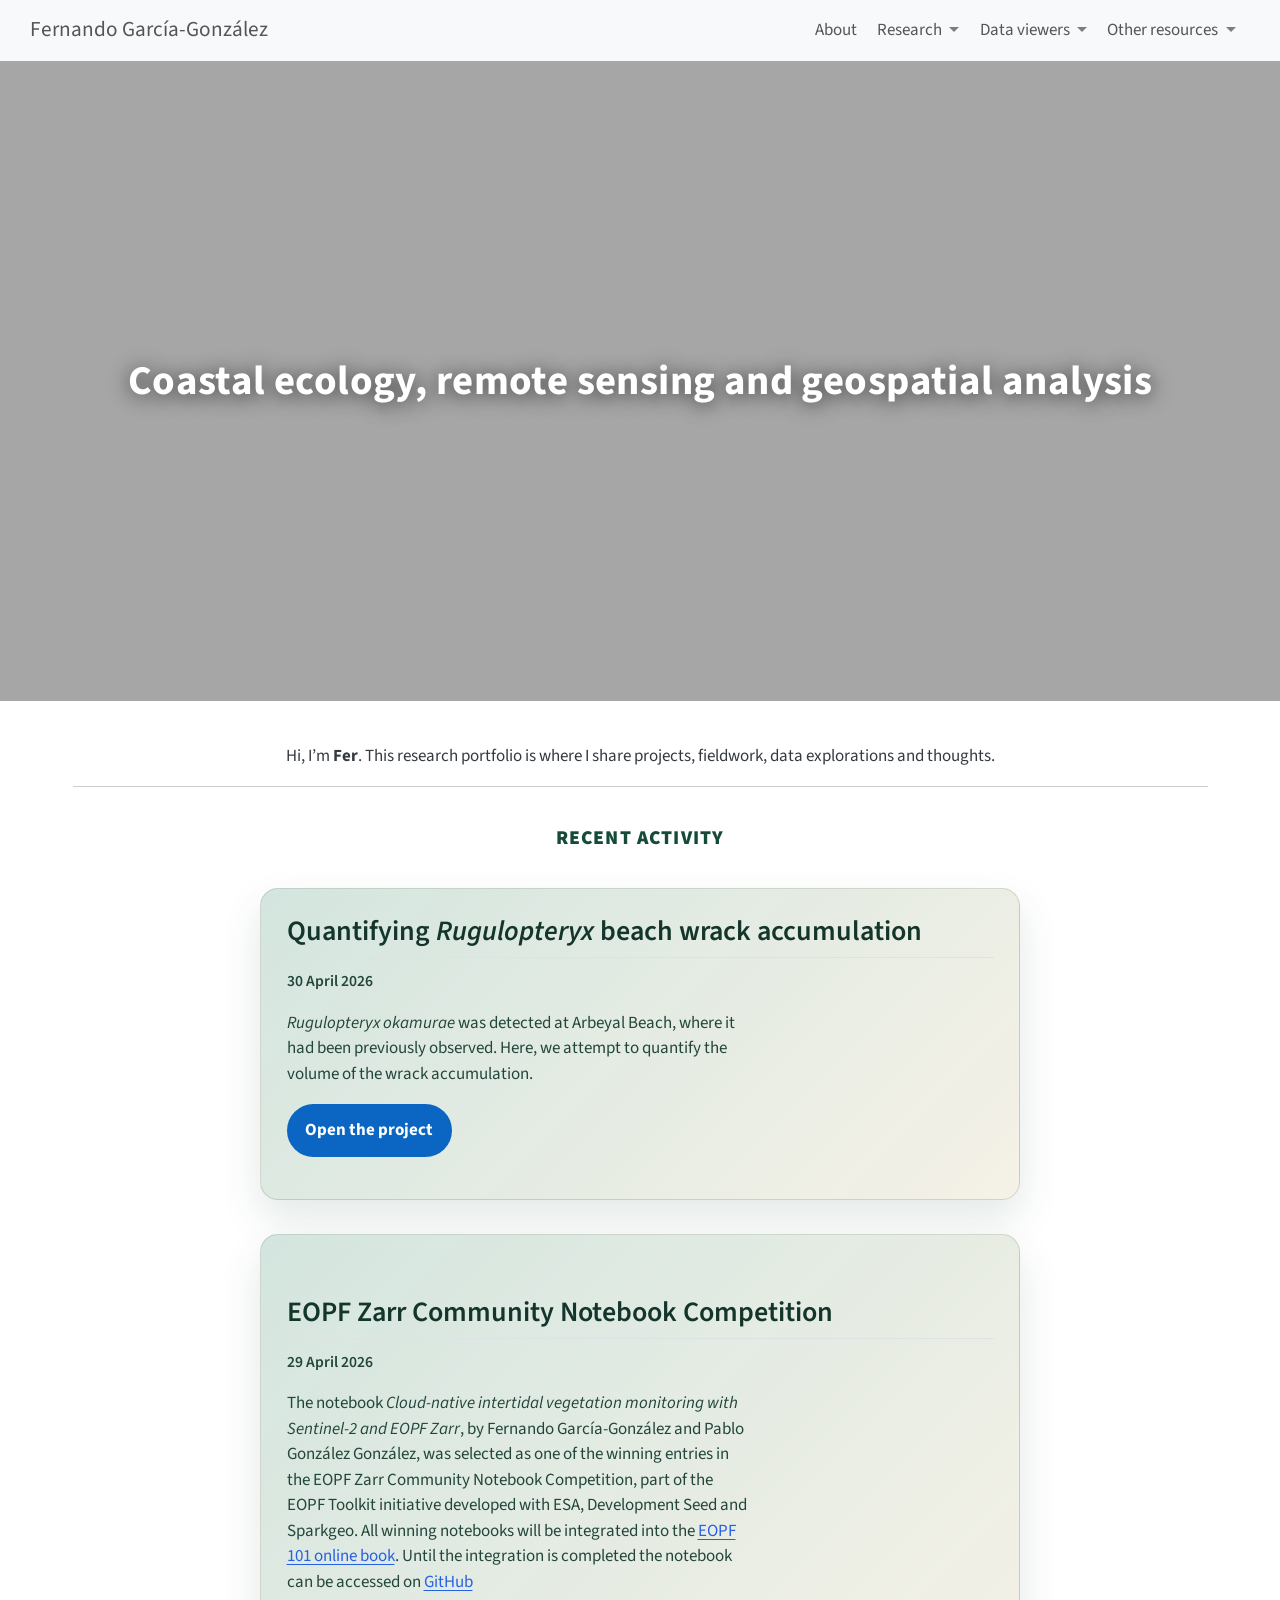
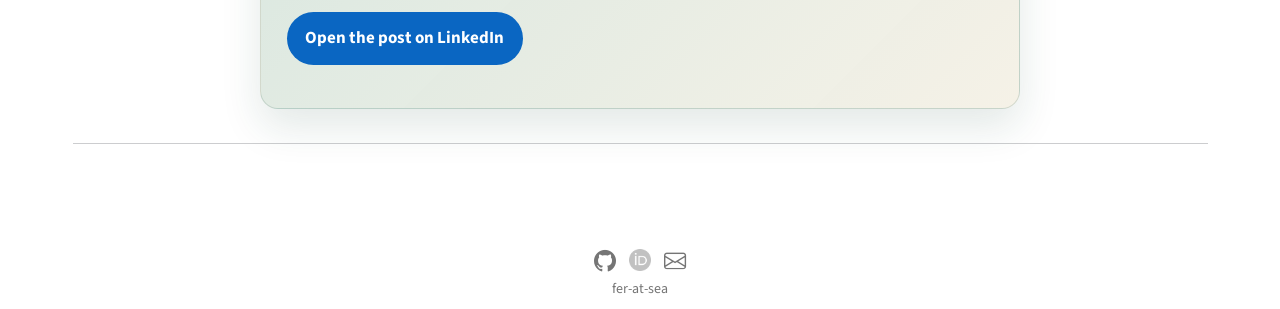
==== commit 8737f48d: "Update "About" section" ====
--- a/docs/index.html
+++ b/docs/index.html
@@ -167,7 +167,7 @@
 
 </div>
 <p class="hero-title">
-Coastal ecology, remote sensing and geospatial analysis.
+Coastal ecology, remote sensing and geospatial analysis
 </p>
 </div>
 <p class="intro-lead">
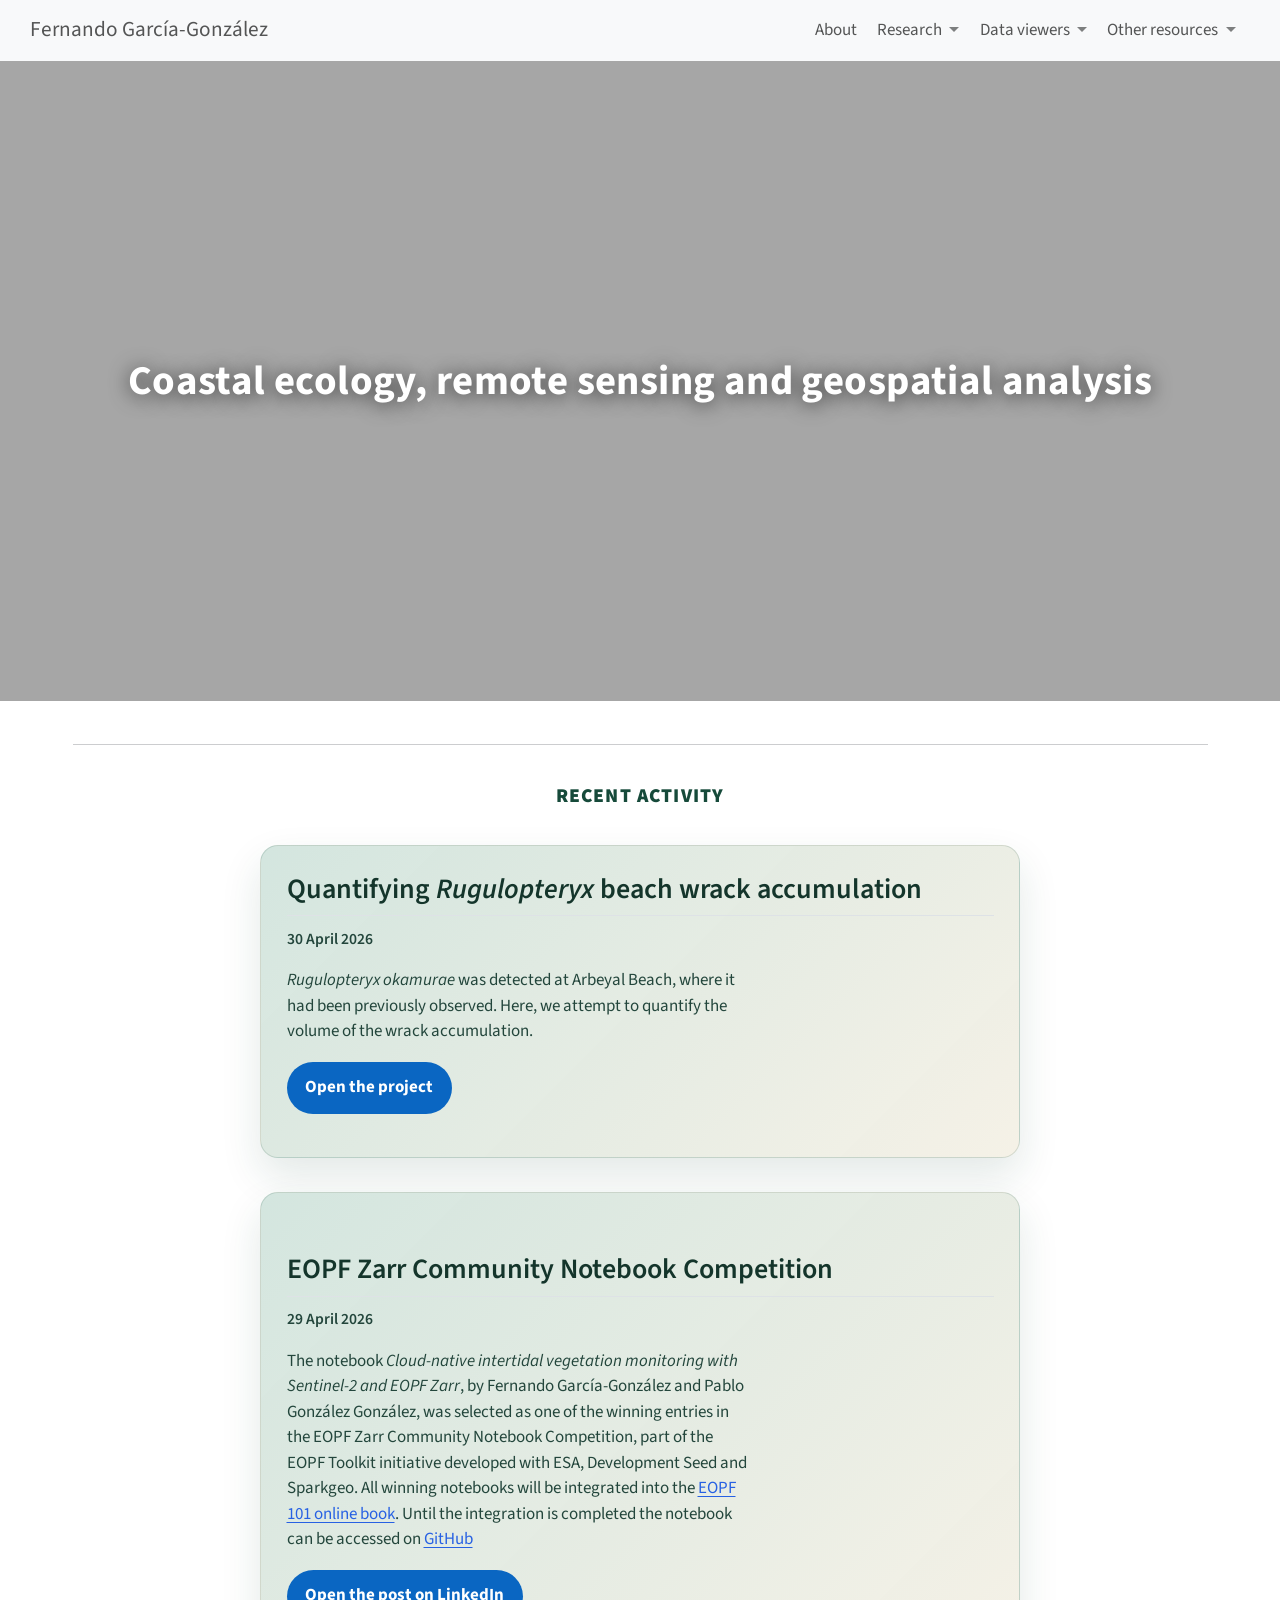
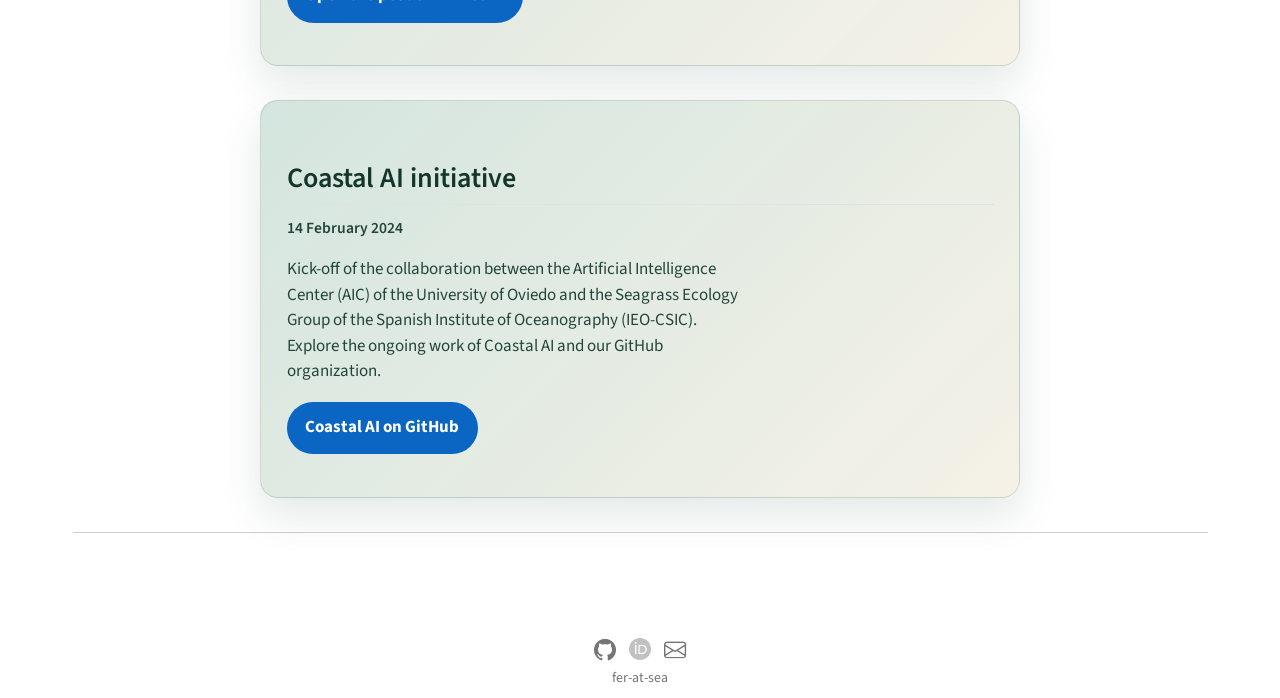
==== commit 694d5e7c: "Revise "About" section for clarity and detail; update search data and remove unused styles" ====
--- a/docs/index.html
+++ b/docs/index.html
@@ -170,9 +170,6 @@
 Coastal ecology, remote sensing and geospatial analysis
 </p>
 </div>
-<p class="intro-lead">
-Hi, I’m <strong>Fer</strong>. This research portfolio is where I share projects, fieldwork, data explorations and thoughts.
-</p>
 <hr>
 <p class="updates-section-title">
 Recent Activity
@@ -192,6 +189,14 @@
 </div>
 <p>The notebook <em>Cloud-native intertidal vegetation monitoring with Sentinel-2 and EOPF Zarr</em>, by Fernando García-González and Pablo González González, was selected as one of the winning entries in the EOPF Zarr Community Notebook Competition, part of the EOPF Toolkit initiative developed with ESA, Development Seed and Sparkgeo. All winning notebooks will be integrated into the <a href="https://eopf-toolkit.github.io/eopf-101/">EOPF 101 online book</a>. Until the integration is completed the notebook can be accessed on <a href="https://github.com/fer-at-sea/community-notebook-competition/blob/fer-at-sea-submission/submissions/cloud_native_intertidal_vegetation_monitoring_with_sentinel2_and_EOPF_Zarr/submission.ipynb">GitHub</a></p>
 <p><a href="https://www.linkedin.com/feed/update/urn:li:share:7455232416664707072/" class="update-card__link" target="_blank" rel="noopener">Open the post on LinkedIn</a></p>
+</section>
+<section id="coastal-ai-initiative" class="level2 update-card">
+<h2 class="anchored" data-anchor-id="coastal-ai-initiative">Coastal AI initiative</h2>
+<div class="update-card__meta">
+<p>14 February 2024</p>
+</div>
+<p>Kick-off of the collaboration between the Artificial Intelligence Center (AIC) of the University of Oviedo and the Seagrass Ecology Group of the Spanish Institute of Oceanography (IEO-CSIC). Explore the ongoing work of Coastal AI and our GitHub organization.</p>
+<p><a href="https://github.com/coastal-AI" class="update-card__link" target="_blank" rel="noopener">Coastal AI on GitHub</a></p>
 </section>
 <hr>
 
--- a/docs/styles.css
+++ b/docs/styles.css
@@ -9,7 +9,6 @@
 }
 
 .about-photo-wrap {
-  position: relative;
   flex: 0 0 auto;
   width: min(300px, 40vw);
 }
@@ -61,17 +60,6 @@
   }
 }
 
-.portrait {
-  border-radius: 50%;
-  object-fit: cover;
-  width: min(500px, 85vw);
-  height: min(500px, 85vw);
-  max-width: 100%;
-  display: block;
-  margin: 1.5rem auto;
-  box-shadow: 0 4px 16px rgba(0,0,0,0.15);
-}
-
 .update-card {
   margin: 2rem auto;
   padding: 1.5rem;
@@ -93,25 +81,6 @@
   letter-spacing: 0.06em;
   text-transform: uppercase;
   text-align: center;
-}
-
-.intro-lead {
-  max-width: 760px;
-  margin: 1.25rem auto 0;
-  text-align: center;
-}
-
-.update-card__eyebrow {
-  display: inline-block;
-  margin-bottom: 0.8rem;
-  padding: 0.35rem 0.7rem;
-  border-radius: 999px;
-  background: rgba(255, 255, 255, 0.72);
-  color: #164a3a;
-  font-size: 0.78rem;
-  font-weight: 700;
-  letter-spacing: 0.08em;
-  text-transform: uppercase;
 }
 
 .update-card h2 {
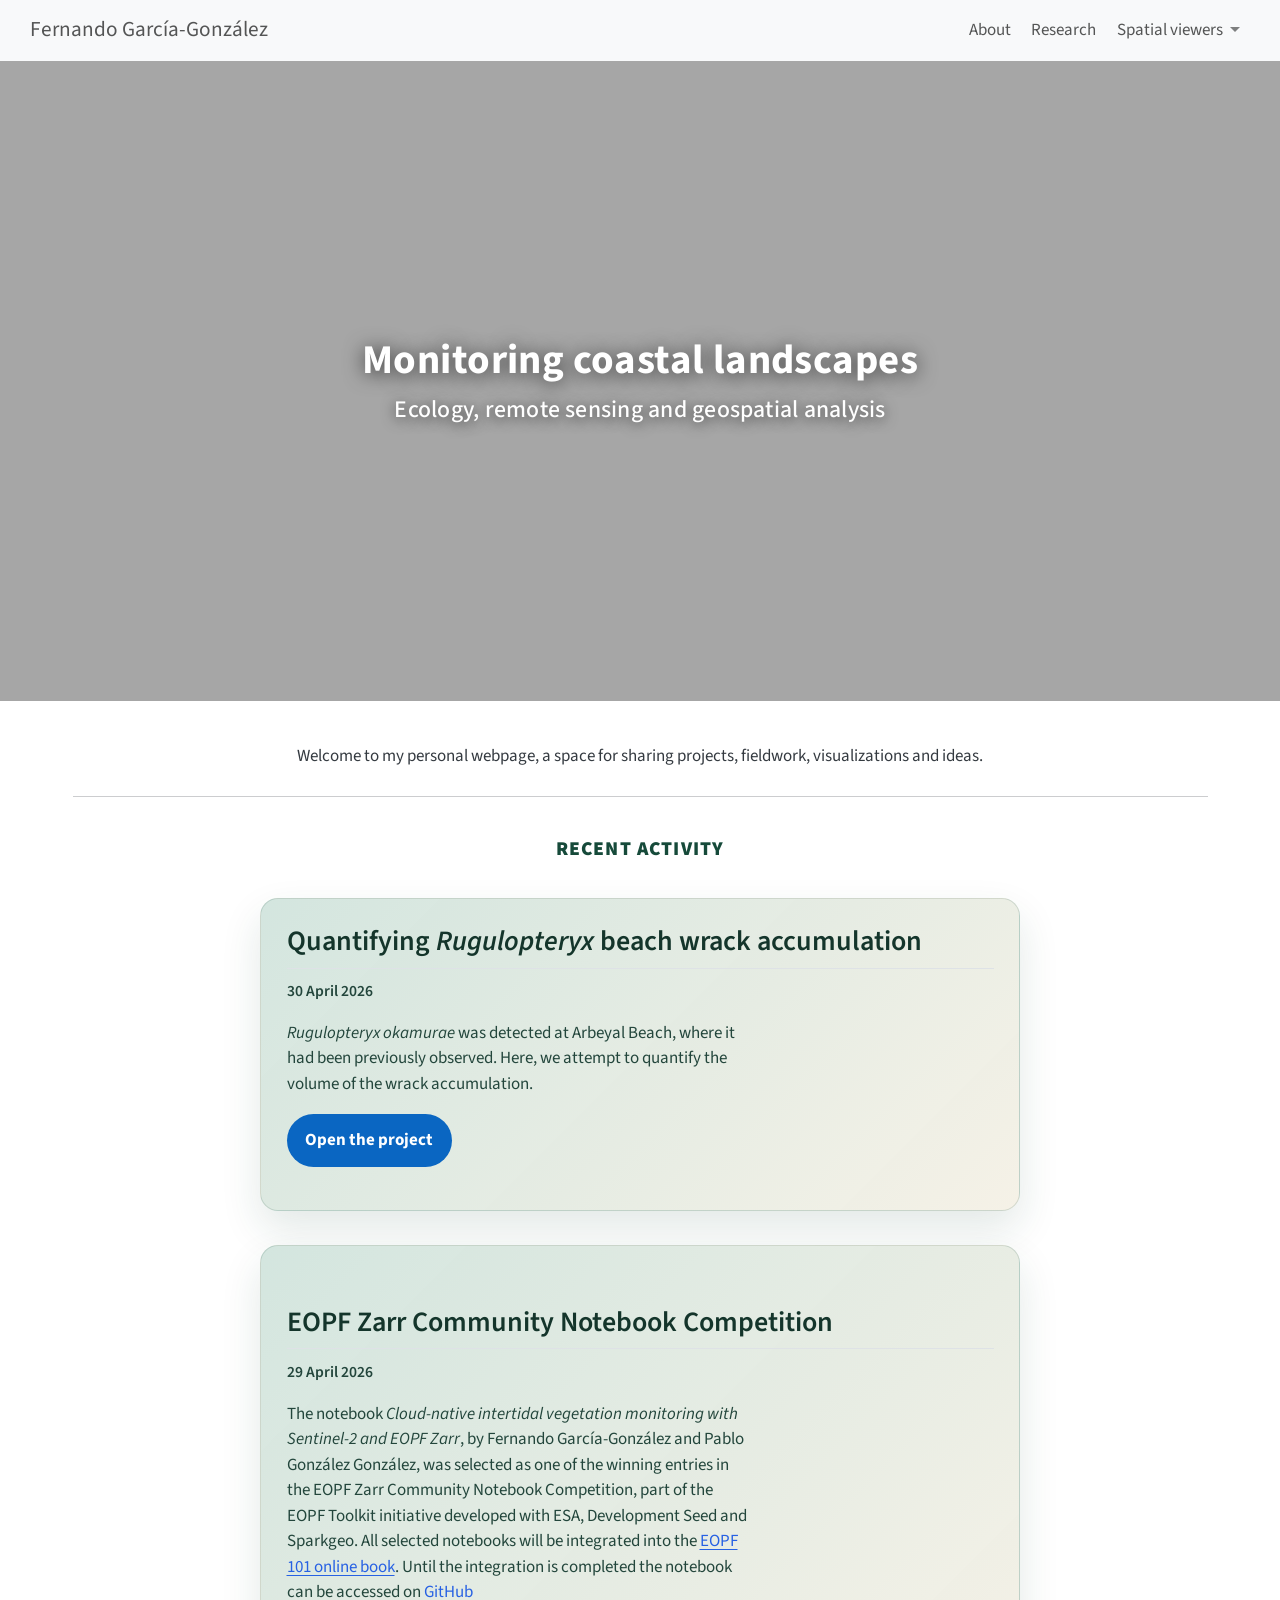
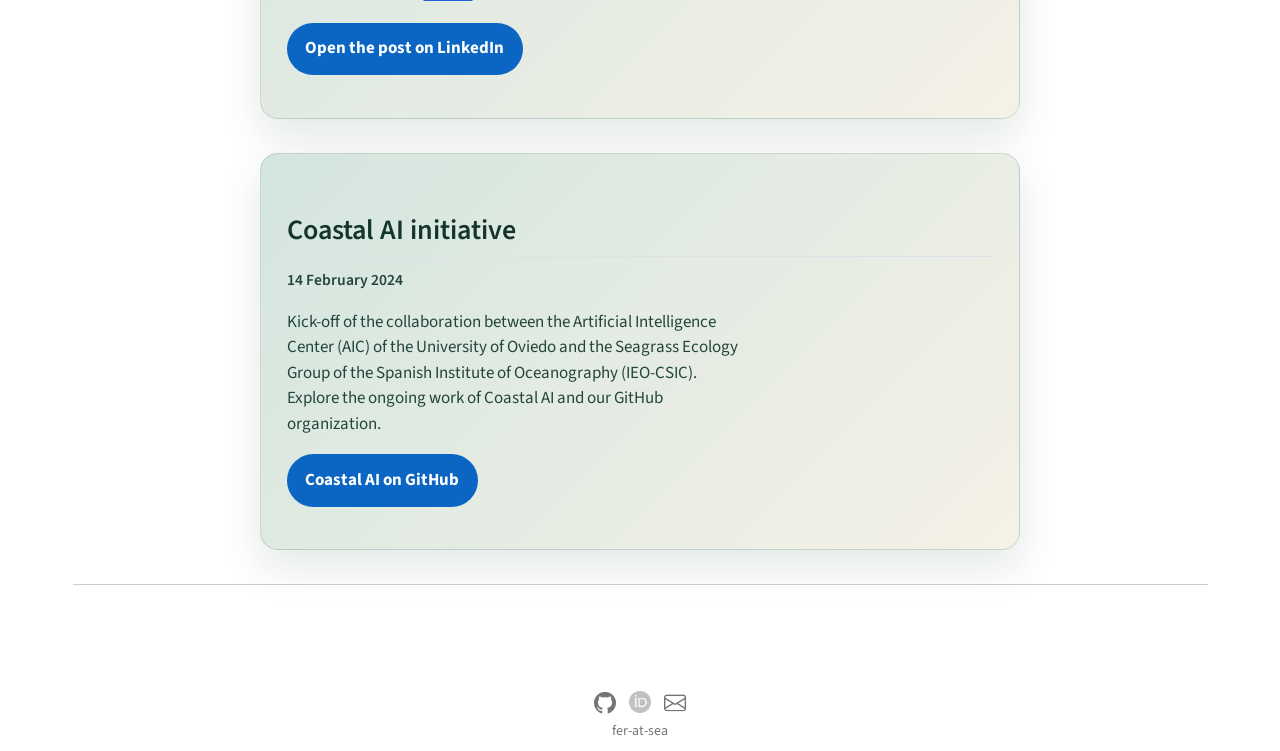
==== commit 2d469a16: "Refactor search functionality and improve UI elements - Removed the existing JavaScript search imple" ====
--- a/docs/index.html
+++ b/docs/index.html
@@ -7,7 +7,7 @@
 <meta name="viewport" content="width=device-width, initial-scale=1.0, user-scalable=yes">
 
 
-<title>Marine ecology, coastal remote sensing and geospatial analysis – Fernando García-González</title>
+<title>Fer</title>
 <style>
 code{white-space: pre-wrap;}
 span.smallcaps{font-variant: small-caps;}
@@ -26,10 +26,6 @@
 <script src="site_libs/quarto-nav/quarto-nav.js"></script>
 <script src="site_libs/quarto-nav/headroom.min.js"></script>
 <script src="site_libs/clipboard/clipboard.min.js"></script>
-<script src="site_libs/quarto-search/autocomplete.umd.js"></script>
-<script src="site_libs/quarto-search/fuse.min.js"></script>
-<script src="site_libs/quarto-search/quarto-search.js"></script>
-<meta name="quarto:offset" content="./">
 <script src="site_libs/quarto-html/quarto.js" type="module"></script>
 <script src="site_libs/quarto-html/tabsets/tabsets.js" type="module"></script>
 <script src="site_libs/quarto-html/axe/axe-check.js" type="module"></script>
@@ -42,18 +38,6 @@
 <link href="site_libs/bootstrap/bootstrap-icons.css" rel="stylesheet">
 <link href="site_libs/bootstrap/bootstrap-5b4ad623e5705c0698d39aec6f10cf02.min.css" rel="stylesheet" append-hash="true" id="quarto-bootstrap" data-mode="light">
 <script id="quarto-search-options" type="application/json">{
-  "location": "navbar",
-  "copy-button": false,
-  "collapse-after": 3,
-  "panel-placement": "end",
-  "type": "overlay",
-  "limit": 50,
-  "keyboard-shortcut": [
-    "f",
-    "/",
-    "s"
-  ],
-  "show-item-context": false,
   "language": {
     "search-no-results-text": "No results",
     "search-matching-documents-text": "matching documents",
@@ -84,7 +68,6 @@
     <span class="navbar-title">Fernando García-González</span>
     </a>
   </div>
-            <div id="quarto-search" class="" title="Search"></div>
           <button class="navbar-toggler" type="button" data-bs-toggle="collapse" data-bs-target="#navbarCollapse" aria-controls="navbarCollapse" role="menu" aria-expanded="false" aria-label="Toggle navigation" onclick="if (window.quartoToggleHeadroom) { window.quartoToggleHeadroom(); }">
   <span class="navbar-toggler-icon"></span>
 </button>
@@ -94,26 +77,15 @@
     <a class="nav-link" href="./about.html"> 
 <span class="menu-text">About</span></a>
   </li>  
+  <li class="nav-item">
+    <a class="nav-link" href="./contributions.html"> 
+<span class="menu-text">Research</span></a>
+  </li>  
   <li class="nav-item dropdown ">
-    <a class="nav-link dropdown-toggle" href="#" id="nav-menu-research" role="link" data-bs-toggle="dropdown" aria-expanded="false">
- <span class="menu-text">Research</span>
+    <a class="nav-link dropdown-toggle" href="#" id="nav-menu-spatial-viewers" role="link" data-bs-toggle="dropdown" aria-expanded="false">
+ <span class="menu-text">Spatial viewers</span>
     </a>
-    <ul class="dropdown-menu dropdown-menu-end" aria-labelledby="nav-menu-research">    
-        <li>
-    <a class="dropdown-item" href="./contributions.html">
- <span class="dropdown-text">Contributions</span></a>
-  </li>  
-        <li>
-    <a class="dropdown-item" href="https://fer-at-sea.github.io/phd_research_plan/">
- <span class="dropdown-text">PhD Plan</span></a>
-  </li>  
-    </ul>
-  </li>
-  <li class="nav-item dropdown ">
-    <a class="nav-link dropdown-toggle" href="#" id="nav-menu-data-viewers" role="link" data-bs-toggle="dropdown" aria-expanded="false">
- <span class="menu-text">Data viewers</span>
-    </a>
-    <ul class="dropdown-menu dropdown-menu-end" aria-labelledby="nav-menu-data-viewers">    
+    <ul class="dropdown-menu dropdown-menu-end" aria-labelledby="nav-menu-spatial-viewers">    
         <li>
     <a class="dropdown-item" href="https://coastal-ai.github.io/GEAM_GEODATABASE/">
  <span class="dropdown-text">GEAM GEODABASE</span></a>
@@ -128,21 +100,6 @@
   </li>  
     </ul>
   </li>
-  <li class="nav-item dropdown ">
-    <a class="nav-link dropdown-toggle" href="#" id="nav-menu-other-resources" role="link" data-bs-toggle="dropdown" aria-expanded="false">
- <span class="menu-text">Other resources</span>
-    </a>
-    <ul class="dropdown-menu dropdown-menu-end" aria-labelledby="nav-menu-other-resources">    
-        <li>
-    <a class="dropdown-item" href="https://kodeanvet.wordpress.com/">
- <span class="dropdown-text">kodeanvet</span></a>
-  </li>  
-        <li>
-    <a class="dropdown-item" href="https://www.comarcajoven.com/lava-de-fernando-garcia-gonzalez-relato-ganador-del-i-premio-de-relatos-ayuntamiento-de-villaviciosa/">
- <span class="dropdown-text">lava</span></a>
-  </li>  
-    </ul>
-  </li>
 </ul>
           </div> <!-- /navcollapse -->
             <div class="quarto-navbar-tools">
@@ -166,10 +123,18 @@
 <div class="hero-overlay">
 
 </div>
+<div class="hero-text">
 <p class="hero-title">
-Coastal ecology, remote sensing and geospatial analysis
+Monitoring coastal landscapes
 </p>
-</div>
+<p class="hero-subtitle">
+Ecology, remote sensing and geospatial analysis
+</p>
+</div>
+</div>
+<p class="intro-line">
+Welcome to my personal webpage, a space for sharing projects, fieldwork, visualizations and ideas.
+</p>
 <hr>
 <p class="updates-section-title">
 Recent Activity
@@ -187,7 +152,7 @@
 <div class="update-card__meta">
 <p>29 April 2026</p>
 </div>
-<p>The notebook <em>Cloud-native intertidal vegetation monitoring with Sentinel-2 and EOPF Zarr</em>, by Fernando García-González and Pablo González González, was selected as one of the winning entries in the EOPF Zarr Community Notebook Competition, part of the EOPF Toolkit initiative developed with ESA, Development Seed and Sparkgeo. All winning notebooks will be integrated into the <a href="https://eopf-toolkit.github.io/eopf-101/">EOPF 101 online book</a>. Until the integration is completed the notebook can be accessed on <a href="https://github.com/fer-at-sea/community-notebook-competition/blob/fer-at-sea-submission/submissions/cloud_native_intertidal_vegetation_monitoring_with_sentinel2_and_EOPF_Zarr/submission.ipynb">GitHub</a></p>
+<p>The notebook <em>Cloud-native intertidal vegetation monitoring with Sentinel-2 and EOPF Zarr</em>, by Fernando García-González and Pablo González González, was selected as one of the winning entries in the EOPF Zarr Community Notebook Competition, part of the EOPF Toolkit initiative developed with ESA, Development Seed and Sparkgeo. All selected notebooks will be integrated into the <a href="https://eopf-toolkit.github.io/eopf-101/">EOPF 101 online book</a>. Until the integration is completed the notebook can be accessed on <a href="https://github.com/fer-at-sea/community-notebook-competition/blob/fer-at-sea-submission/submissions/cloud_native_intertidal_vegetation_monitoring_with_sentinel2_and_EOPF_Zarr/submission.ipynb">GitHub</a></p>
 <p><a href="https://www.linkedin.com/feed/update/urn:li:share:7455232416664707072/" class="update-card__link" target="_blank" rel="noopener">Open the post on LinkedIn</a></p>
 </section>
 <section id="coastal-ai-initiative" class="level2 update-card">
--- a/docs/styles.css
+++ b/docs/styles.css
@@ -162,23 +162,42 @@
   background: rgba(0, 0, 0, 0.35);
 }
 
-.hero-title {
+.hero-text {
   position: absolute;
   top: 50%;
   left: 50%;
   transform: translate(-50%, -50%);
   margin: 0;
   text-align: center;
+  z-index: 1;
+  padding: 0 2rem;
+}
+
+.hero-title {
+  margin: 0;
   color: #fff;
   font-size: clamp(1.4rem, 3.5vw, 2.4rem);
   font-weight: 700;
   line-height: 1.25;
   letter-spacing: 0.01em;
   text-shadow: 0 2px 20px rgba(0, 0, 0, 0.7);
-  z-index: 1;
-  padding: 0 2rem;
-  white-space: nowrap;
-}
-
-
-
+}
+
+.hero-subtitle {
+  margin: 0.5rem 0 0;
+  color: #fff;
+  font-size: clamp(1rem, 2.2vw, 1.4rem);
+  font-weight: 500;
+  line-height: 1.35;
+  letter-spacing: 0.01em;
+  text-shadow: 0 2px 14px rgba(0, 0, 0, 0.7);
+}
+
+.intro-line {
+  margin: 0 auto 1.6rem;
+  max-width: 150ch;
+  text-align: center;
+}
+
+
+
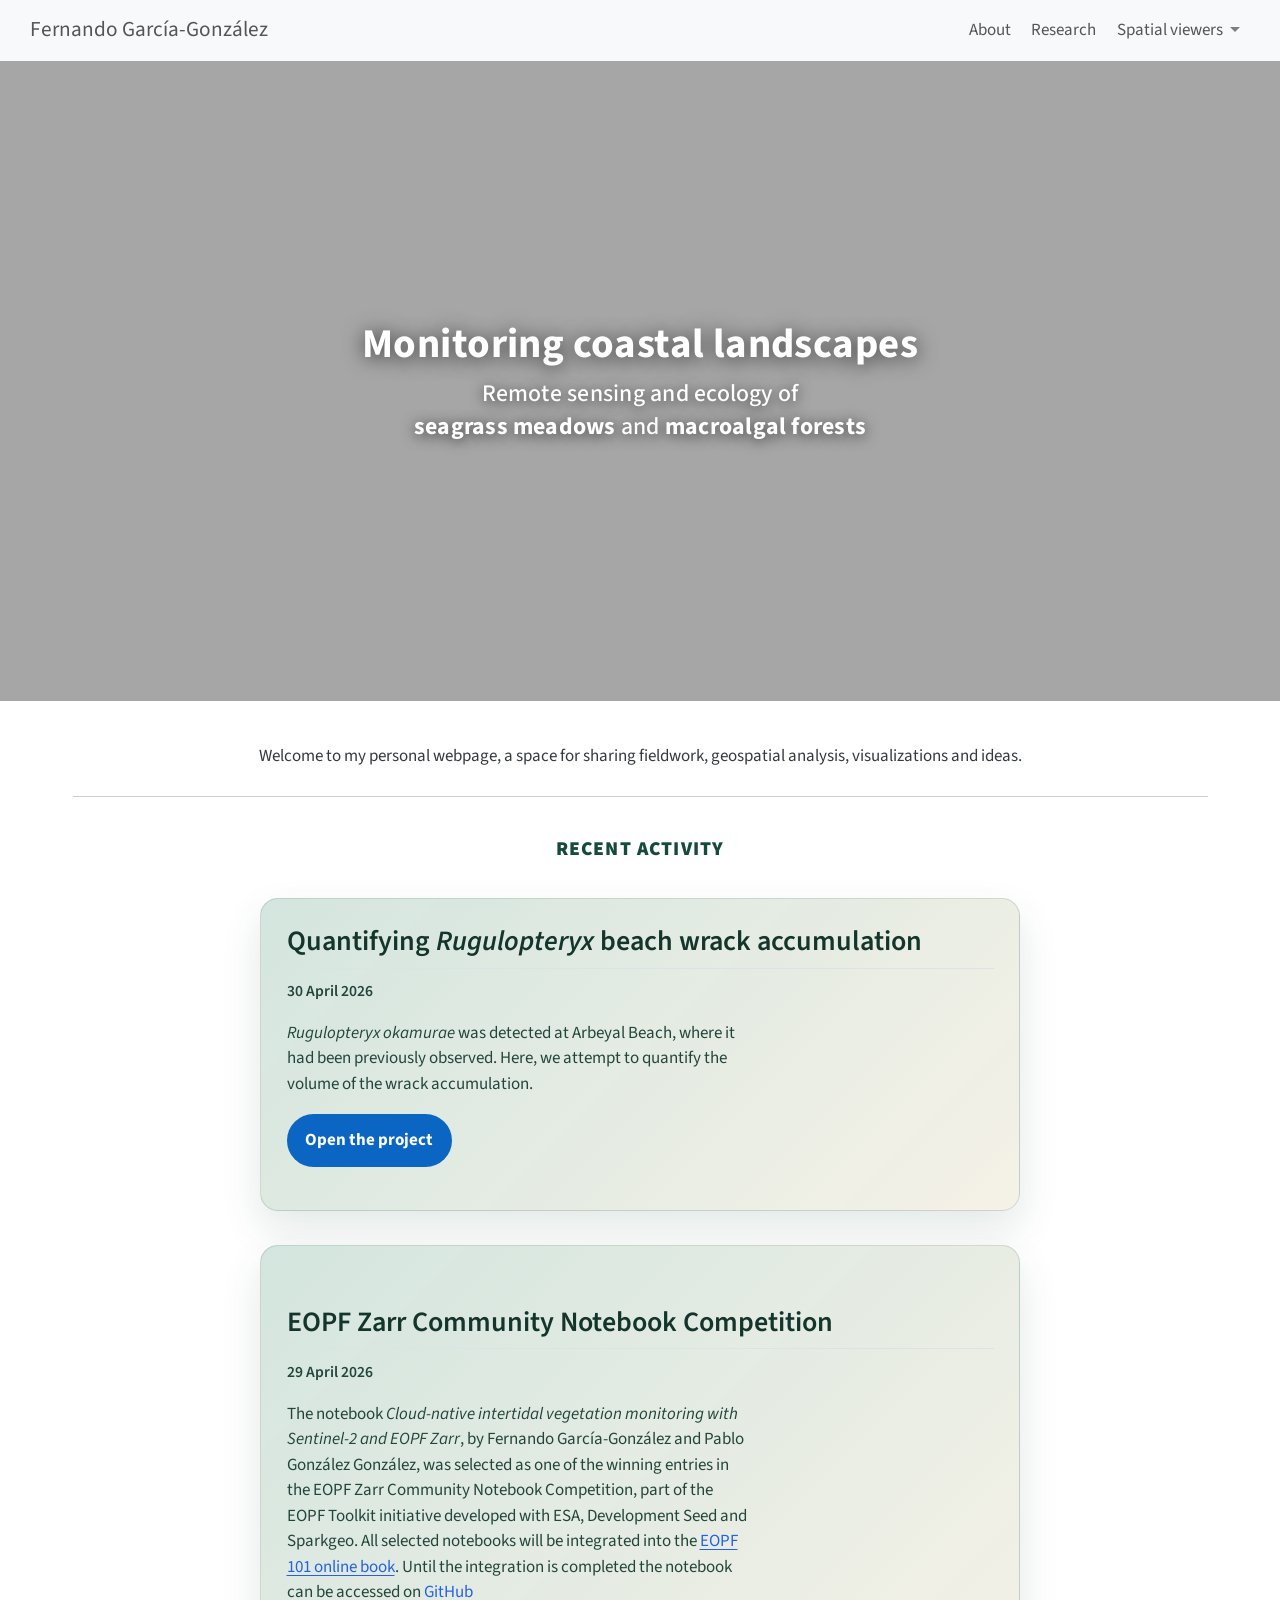
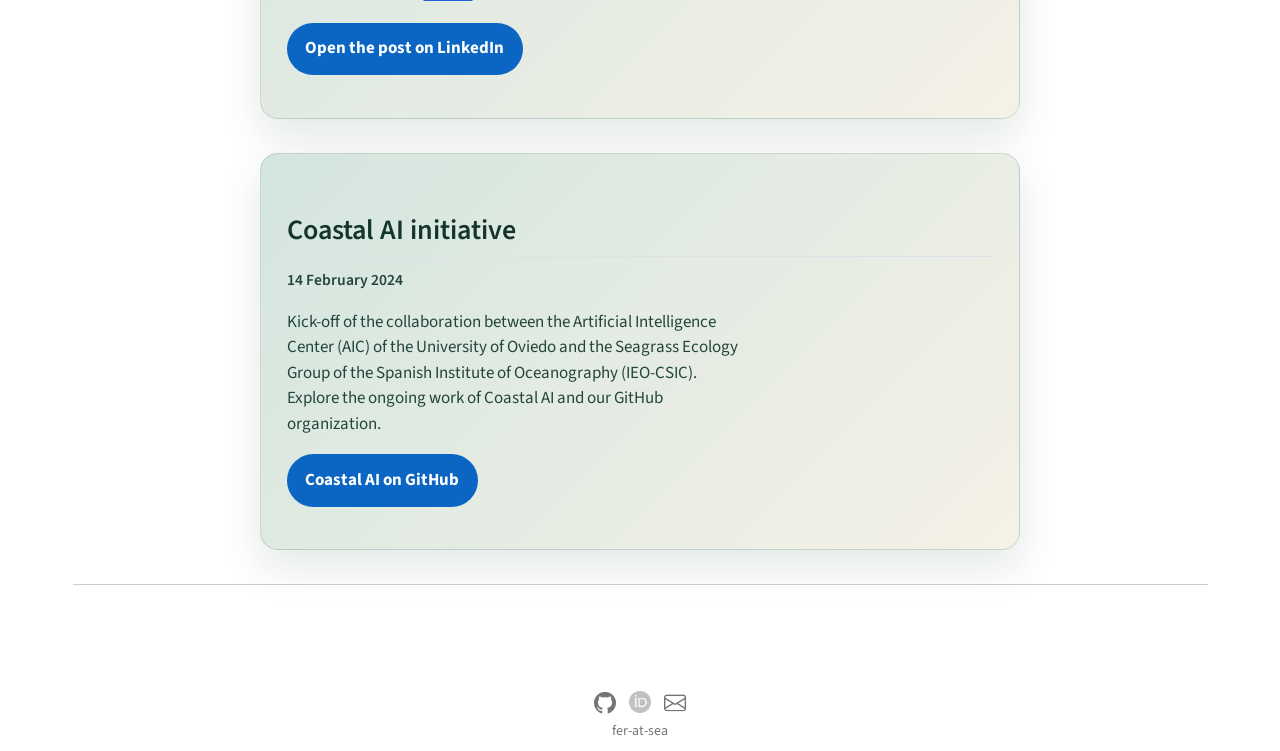
==== commit 417ea958: "Update hero section and introductory text for clarity" ====
--- a/docs/index.html
+++ b/docs/index.html
@@ -25,6 +25,7 @@
 
 <script src="site_libs/quarto-nav/quarto-nav.js"></script>
 <script src="site_libs/quarto-nav/headroom.min.js"></script>
+<link href="./assets/favicon-wave.svg" rel="icon" type="image/svg+xml">
 <script src="site_libs/clipboard/clipboard.min.js"></script>
 <script src="site_libs/quarto-html/quarto.js" type="module"></script>
 <script src="site_libs/quarto-html/tabsets/tabsets.js" type="module"></script>
@@ -128,12 +129,12 @@
 Monitoring coastal landscapes
 </p>
 <p class="hero-subtitle">
-Ecology, remote sensing and geospatial analysis
+Remote sensing and ecology of <br> <strong>seagrass meadows</strong> and <strong>macroalgal forests</strong>
 </p>
 </div>
 </div>
 <p class="intro-line">
-Welcome to my personal webpage, a space for sharing projects, fieldwork, visualizations and ideas.
+Welcome to my personal webpage, a space for sharing fieldwork, geospatial analysis, visualizations and ideas.
 </p>
 <hr>
 <p class="updates-section-title">
